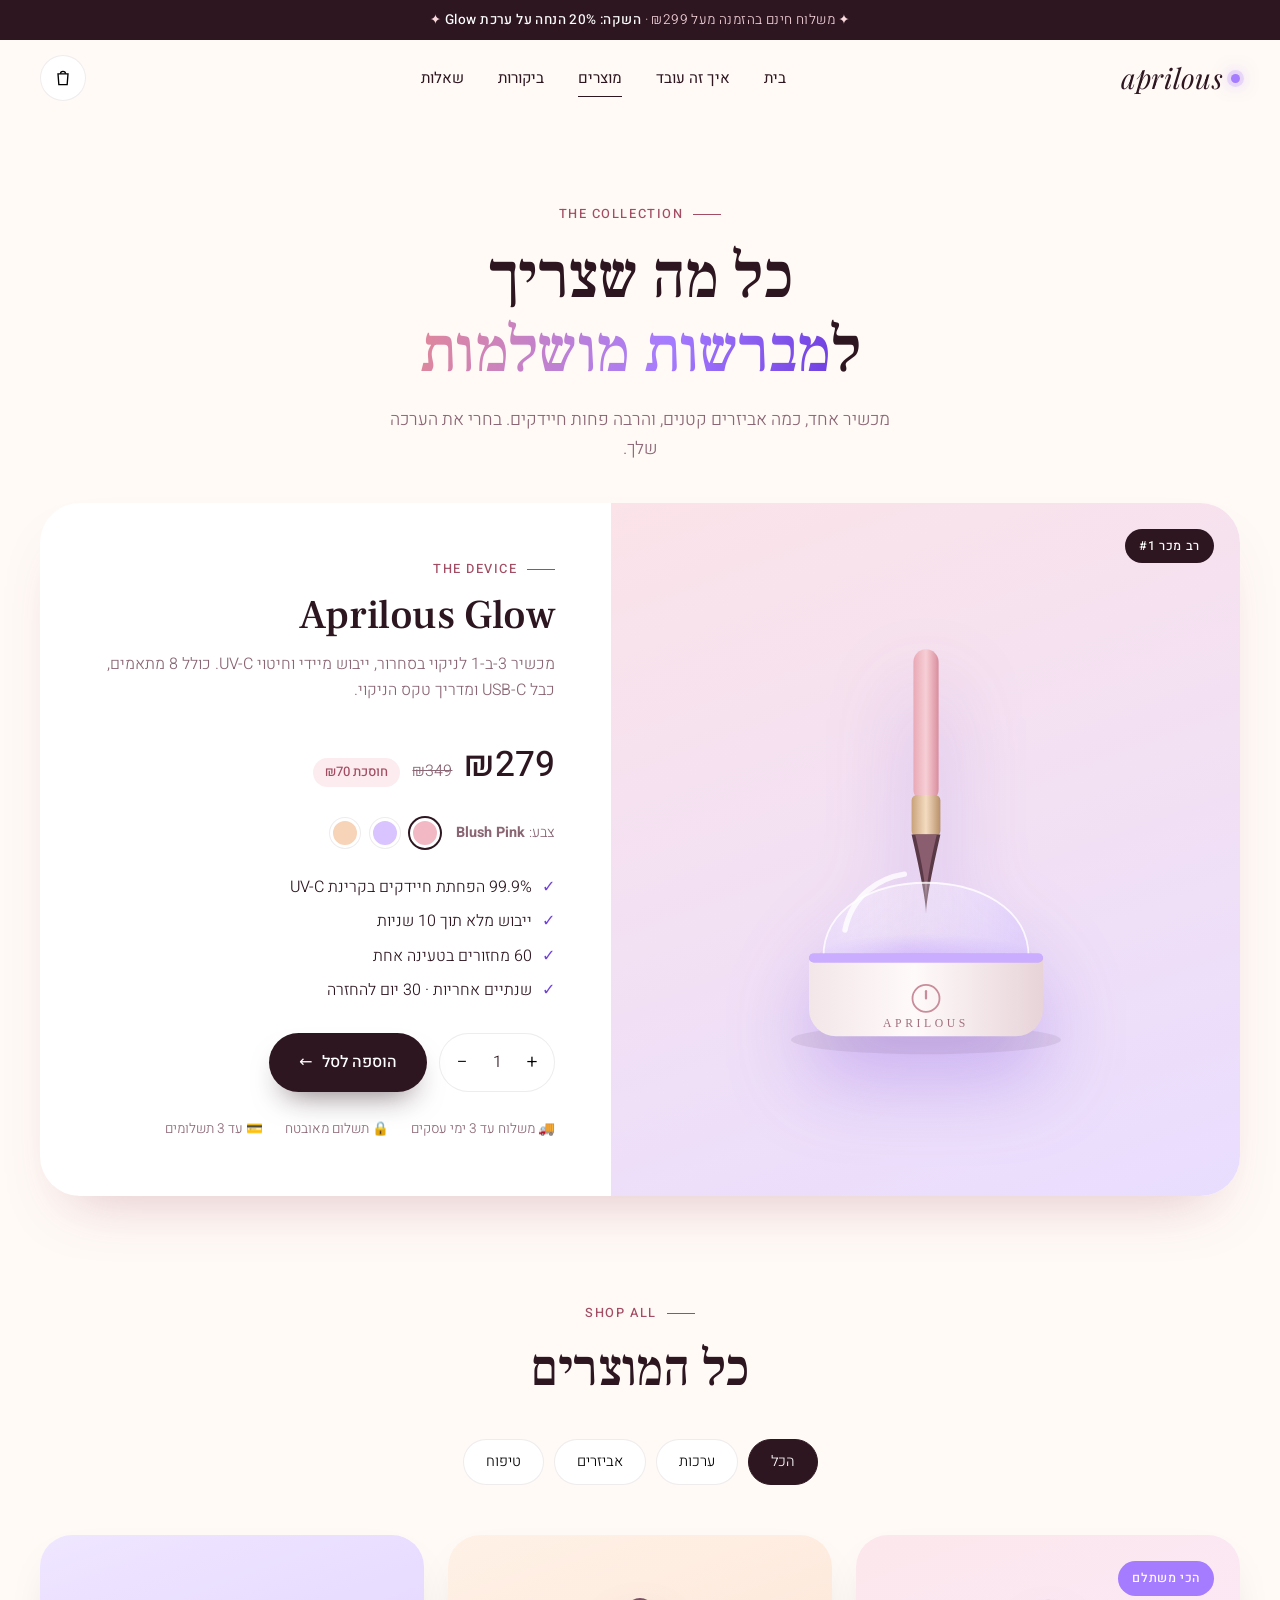
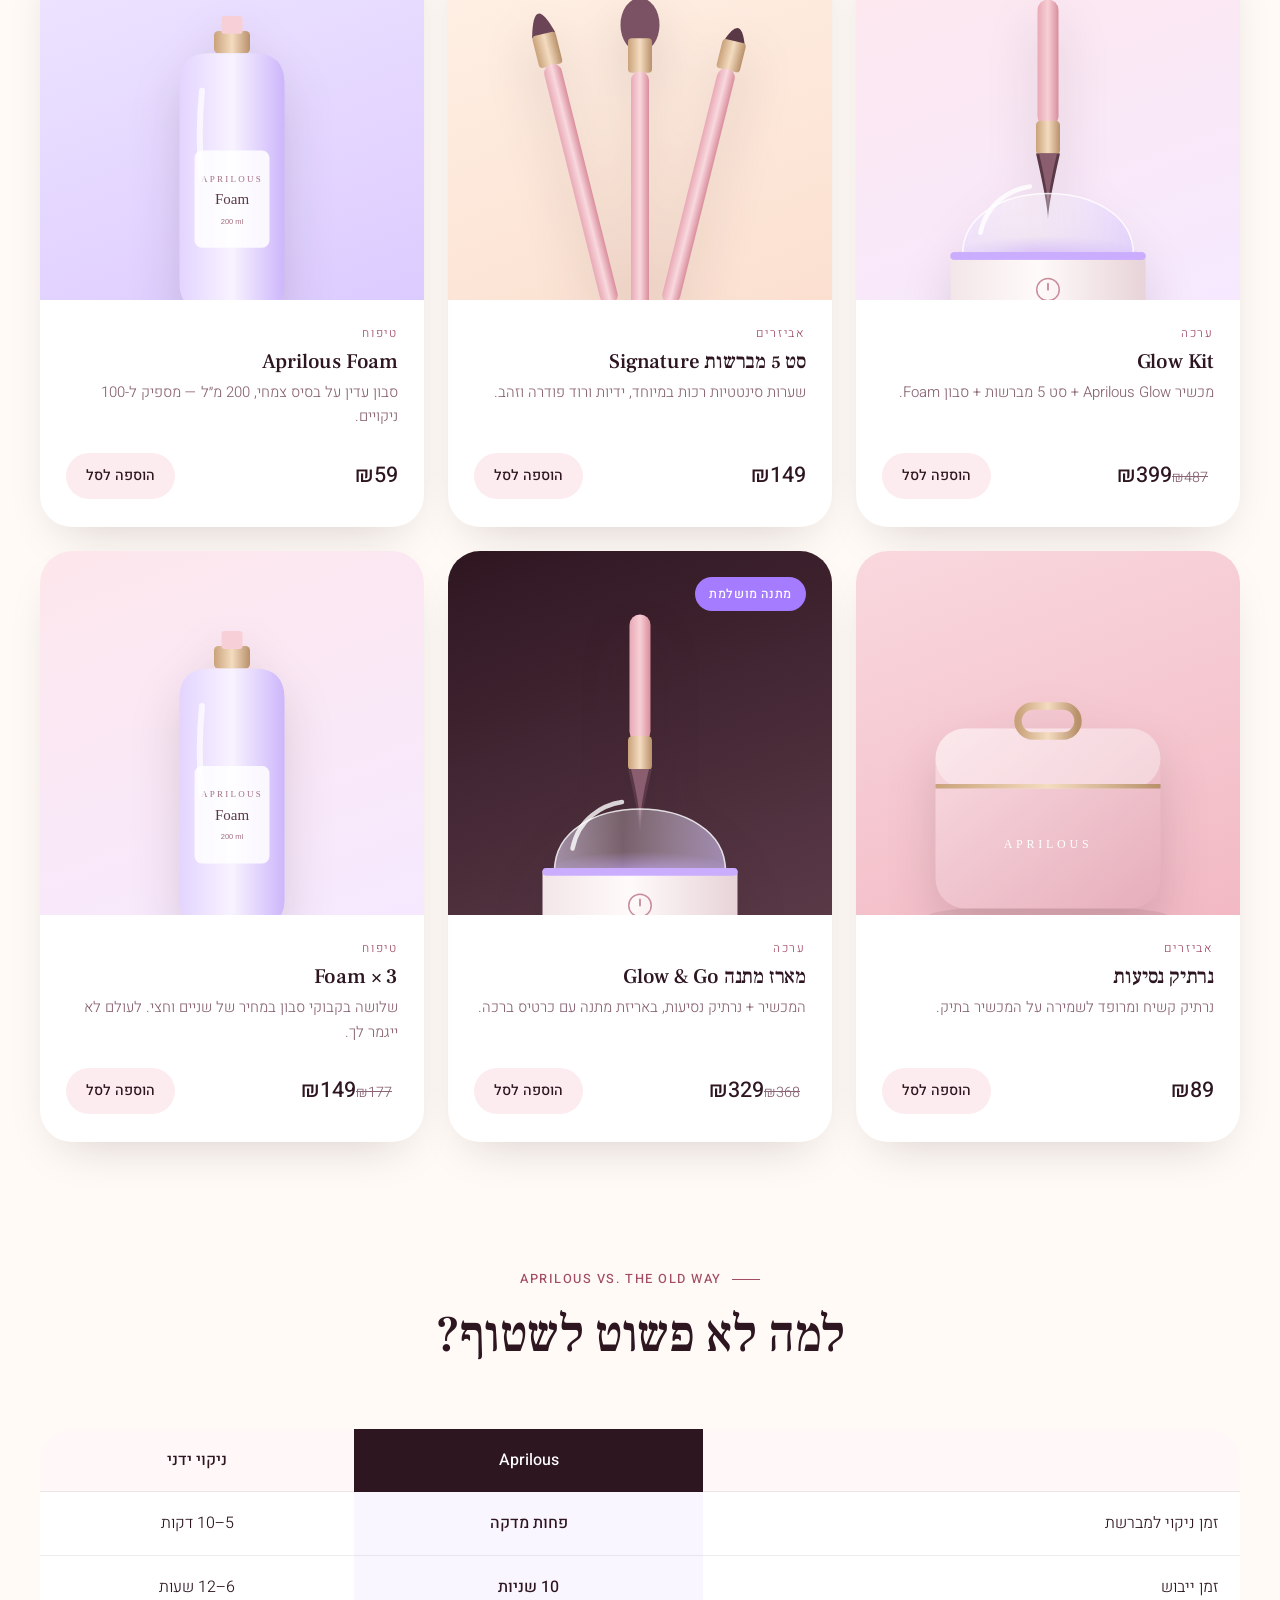
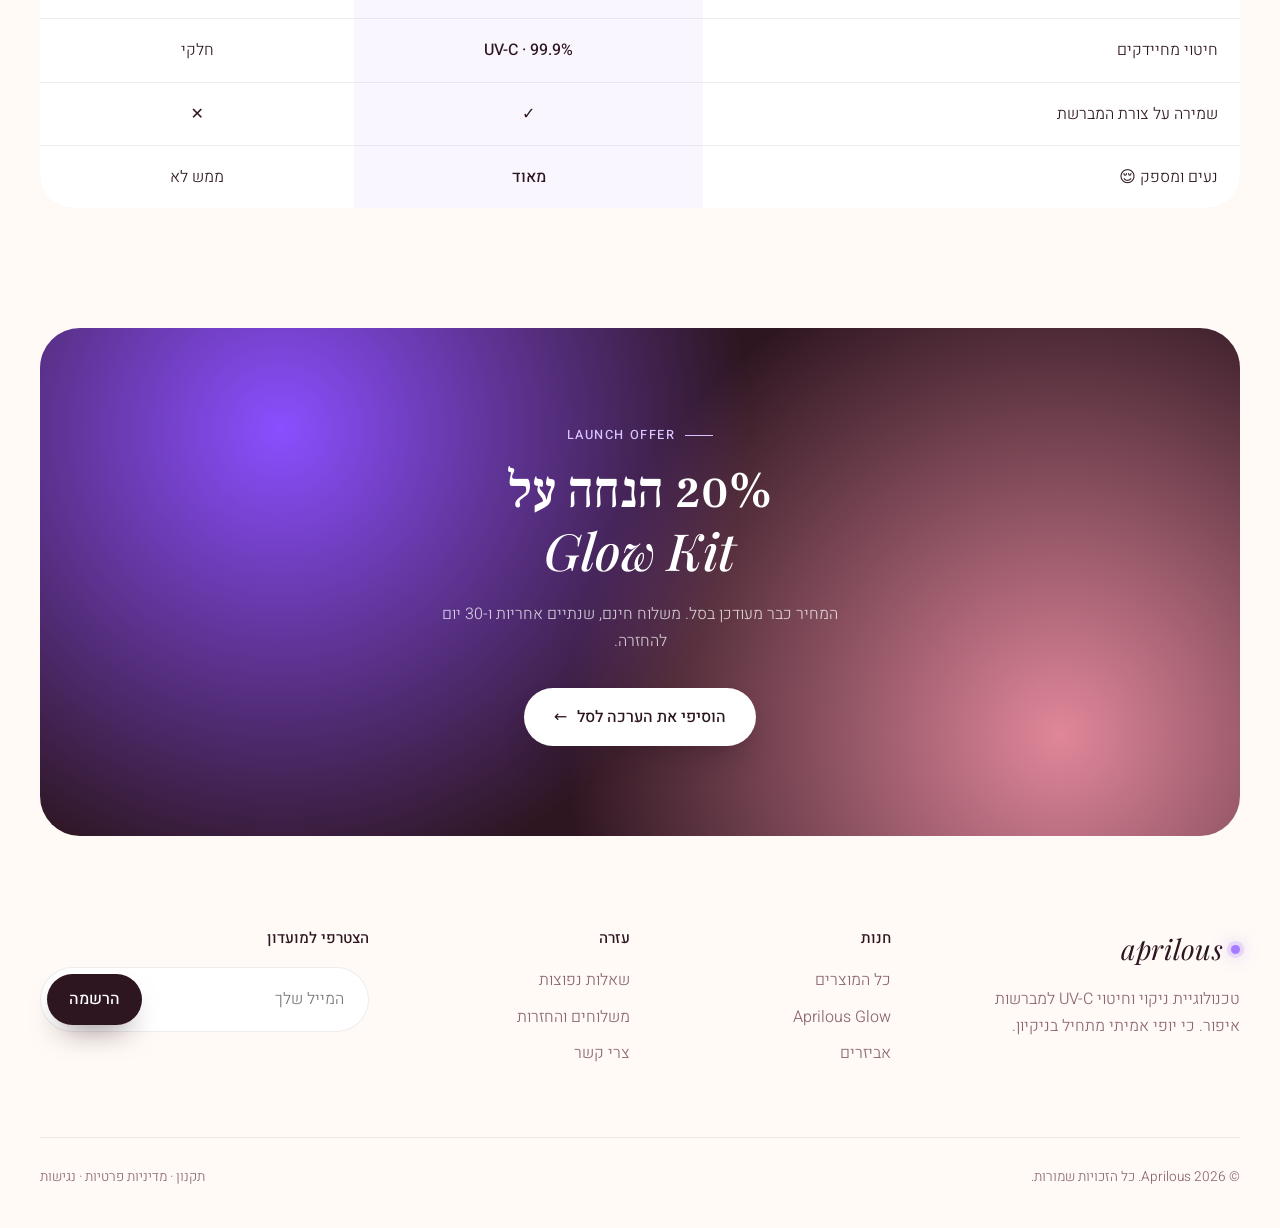
==== products.html @ 26a60d31 "Build Aprilous brand website: home page with animated brush film, products page with cart Co-Authore" ====
<!doctype html>
<html lang="he" dir="rtl">
<head>
  <meta charset="utf-8">
  <meta name="viewport" content="width=device-width, initial-scale=1">
  <title>מוצרים — Aprilous</title>
  <meta name="description" content="כל מוצרי Aprilous: מכשיר ניקוי וחיטוי UV-C למברשות איפור, ערכות, סטים של מברשות ואביזרים.">
  <meta name="theme-color" content="#fffaf6">
  <link rel="icon" href="data:image/svg+xml,<svg xmlns='http://www.w3.org/2000/svg' viewBox='0 0 32 32'><circle cx='16' cy='16' r='16' fill='%232e1621'/><text x='16' y='22' text-anchor='middle' font-family='Georgia' font-style='italic' font-size='18' fill='%23f9d8de'>a</text></svg>">
  <link rel="preconnect" href="https://fonts.googleapis.com">
  <link rel="preconnect" href="https://fonts.gstatic.com" crossorigin>
  <link href="https://fonts.googleapis.com/css2?family=Frank+Ruhl+Libre:wght@400;500;700&family=Heebo:wght@300;400;500;600&family=Playfair+Display:ital,wght@1,400;1,500&display=swap" rel="stylesheet">
  <link rel="stylesheet" href="assets/css/style.css">
</head>
<body>

  <div class="announce">✦ משלוח חינם בהזמנה מעל ₪299 · <strong>השקה: 20% הנחה על ערכת Glow</strong> ✦</div>

  <header class="nav">
    <div class="container nav-inner">
      <a href="index.html" class="logo" aria-label="Aprilous — דף הבית"><span class="logo-dot"></span>aprilous</a>
      <nav class="nav-links" aria-label="ניווט ראשי">
        <a href="index.html">בית</a>
        <a href="index.html#how">איך זה עובד</a>
        <a href="products.html" aria-current="page">מוצרים</a>
        <a href="index.html#reviews">ביקורות</a>
        <a href="index.html#faq">שאלות</a>
      </nav>
      <div class="nav-actions">
        <button class="icon-btn" data-open-cart aria-label="פתיחת סל הקניות">
          <svg width="20" height="20" viewBox="0 0 24 24" fill="none" stroke="currentColor" stroke-width="1.6"><path d="M6 7h12l-1 13H7L6 7Z"/><path d="M9 7a3 3 0 0 1 6 0"/></svg>
          <span class="cart-count">0</span>
        </button>
        <button class="icon-btn menu-toggle" aria-label="תפריט" aria-expanded="false">
          <svg width="20" height="20" viewBox="0 0 24 24" fill="none" stroke="currentColor" stroke-width="1.6"><path d="M4 8h16M4 16h16"/></svg>
        </button>
      </div>
    </div>
  </header>

  <main>
    <section class="page-hero">
      <div class="container">
        <span class="eyebrow reveal">The collection</span>
        <h1 class="reveal d1">כל מה שצריך<br>ל<span class="gradient-text">מברשות מושלמות</span></h1>
        <p class="reveal d2">מכשיר אחד, כמה אביזרים קטנים, והרבה פחות חיידקים. בחרי את הערכה שלך.</p>
      </div>
    </section>

    <!-- ================= FEATURED ================= -->
    <section class="container">
      <article class="featured reveal">
        <div class="featured-media">
          <span class="badge">רב מכר #1</span>
          <img id="featuredImg" src="assets/img/device.svg" alt="מכשיר Aprilous Glow" width="400" height="480">
        </div>
        <div class="featured-body">
          <span class="eyebrow">The device</span>
          <h2>Aprilous Glow</h2>
          <p>מכשיר 3-ב-1 לניקוי בסחרור, ייבוש מיידי וחיטוי UV-C. כולל 8 מתאמים, כבל USB-C ומדריך טקס הניקוי.</p>
          <div class="price">
            <span class="now">₪279</span>
            <span class="was">₪349</span>
            <span class="save">חוסכת ₪70</span>
          </div>
          <div class="swatches" data-target="#featuredImg" data-label="#swatchName">
            <span>צבע: <strong id="swatchName">Blush Pink</strong></span>
            <button class="swatch active" aria-pressed="true" aria-label="Blush Pink" data-name="Blush Pink" data-hue="0" style="background:#f2b9c4"></button>
            <button class="swatch" aria-pressed="false" aria-label="Lilac Dream" data-name="Lilac Dream" data-hue="40" style="background:#d9c4ff"></button>
            <button class="swatch" aria-pressed="false" aria-label="Peach Glow" data-name="Peach Glow" data-hue="-25" style="background:#f7d3b8"></button>
          </div>
          <ul class="check-list">
            <li>99.9% הפחתת חיידקים בקרינת UV-C</li>
            <li>ייבוש מלא תוך 10 שניות</li>
            <li>60 מחזורים בטעינה אחת</li>
            <li>שנתיים אחריות · 30 יום להחזרה</li>
          </ul>
          <div class="buy-row">
            <div class="qty" aria-label="כמות">
              <button type="button" data-step="1" aria-label="הוספה">+</button>
              <output id="featuredQty" value="1">1</output>
              <button type="button" data-step="-1" aria-label="הפחתה">−</button>
            </div>
            <button class="btn btn-primary" data-add data-id="glow" data-name="Aprilous Glow" data-price="279" data-img="assets/img/device.svg" data-qty-from="#featuredQty">הוספה לסל <span class="arrow">←</span></button>
          </div>
          <div class="trust"><span>🚚 משלוח עד 3 ימי עסקים</span><span>🔒 תשלום מאובטח</span><span>💳 עד 3 תשלומים</span></div>
        </div>
      </article>
    </section>

    <!-- ================= GRID ================= -->
    <section class="section" style="padding-top:40px">
      <div class="container">
        <div class="section-head reveal" style="margin-bottom:0">
          <span class="eyebrow">Shop all</span>
          <h2>כל המוצרים</h2>
        </div>
        <div class="filters reveal" role="group" aria-label="סינון מוצרים">
          <button class="active" data-filter="all">הכל</button>
          <button data-filter="kits">ערכות</button>
          <button data-filter="acc">אביזרים</button>
          <button data-filter="care">טיפוח</button>
        </div>

        <div class="product-grid">
          <article class="product reveal" data-cat="kits">
            <div class="product-media bg1"><span class="badge uv">הכי משתלם</span><img src="assets/img/device.svg" alt="ערכת Glow Kit" loading="lazy" width="400" height="480"></div>
            <div class="product-body">
              <span class="cat">ערכה</span>
              <h3>Glow Kit</h3>
              <p>מכשיר Aprilous Glow + סט 5 מברשות + סבון Foam.</p>
              <div class="product-foot">
                <span class="p">₪399<s>₪487</s></span>
                <button class="add-btn" data-add data-id="kit" data-name="Glow Kit" data-price="399" data-img="assets/img/device.svg">הוספה לסל</button>
              </div>
            </div>
          </article>

          <article class="product reveal d1" data-cat="acc">
            <div class="product-media bg3"><img src="assets/img/brushes.svg" alt="סט מברשות איפור" loading="lazy" width="400" height="480"></div>
            <div class="product-body">
              <span class="cat">אביזרים</span>
              <h3>סט 5 מברשות Signature</h3>
              <p>שערות סינטטיות רכות במיוחד, ידיות ורוד פודרה וזהב.</p>
              <div class="product-foot">
                <span class="p">₪149</span>
                <button class="add-btn" data-add data-id="brushes" data-name="סט 5 מברשות" data-price="149" data-img="assets/img/brushes.svg">הוספה לסל</button>
              </div>
            </div>
          </article>

          <article class="product reveal d2" data-cat="care">
            <div class="product-media bg2"><img src="assets/img/cleanser.svg" alt="סבון ניקוי למברשות" loading="lazy" width="400" height="480"></div>
            <div class="product-body">
              <span class="cat">טיפוח</span>
              <h3>Aprilous Foam</h3>
              <p>סבון עדין על בסיס צמחי, 200 מ״ל — מספיק ל-100 ניקויים.</p>
              <div class="product-foot">
                <span class="p">₪59</span>
                <button class="add-btn" data-add data-id="foam" data-name="Aprilous Foam" data-price="59" data-img="assets/img/cleanser.svg">הוספה לסל</button>
              </div>
            </div>
          </article>

          <article class="product reveal" data-cat="acc">
            <div class="product-media bg4"><img src="assets/img/case.svg" alt="נרתיק נסיעות" loading="lazy" width="400" height="480"></div>
            <div class="product-body">
              <span class="cat">אביזרים</span>
              <h3>נרתיק נסיעות</h3>
              <p>נרתיק קשיח ומרופד לשמירה על המכשיר בתיק.</p>
              <div class="product-foot">
                <span class="p">₪89</span>
                <button class="add-btn" data-add data-id="case" data-name="נרתיק נסיעות" data-price="89" data-img="assets/img/case.svg">הוספה לסל</button>
              </div>
            </div>
          </article>

          <article class="product reveal d1" data-cat="kits">
            <div class="product-media bg5"><span class="badge uv">מתנה מושלמת</span><img src="assets/img/device.svg" alt="מארז מתנה" loading="lazy" width="400" height="480"></div>
            <div class="product-body">
              <span class="cat">ערכה</span>
              <h3>מארז מתנה Glow & Go</h3>
              <p>המכשיר + נרתיק נסיעות, באריזת מתנה עם כרטיס ברכה.</p>
              <div class="product-foot">
                <span class="p">₪329<s>₪368</s></span>
                <button class="add-btn" data-add data-id="gift" data-name="מארז Glow & Go" data-price="329" data-img="assets/img/device.svg">הוספה לסל</button>
              </div>
            </div>
          </article>

          <article class="product reveal d2" data-cat="care">
            <div class="product-media bg1"><img src="assets/img/cleanser.svg" alt="שלישיית סבון" loading="lazy" width="400" height="480"></div>
            <div class="product-body">
              <span class="cat">טיפוח</span>
              <h3>Foam × 3</h3>
              <p>שלושה בקבוקי סבון במחיר של שניים וחצי. לעולם לא ייגמר לך.</p>
              <div class="product-foot">
                <span class="p">₪149<s>₪177</s></span>
                <button class="add-btn" data-add data-id="foam3" data-name="Foam × 3" data-price="149" data-img="assets/img/cleanser.svg">הוספה לסל</button>
              </div>
            </div>
          </article>
        </div>
      </div>
    </section>

    <!-- ================= COMPARE ================= -->
    <section class="section" style="padding-top:0">
      <div class="container">
        <div class="section-head reveal">
          <span class="eyebrow">Aprilous vs. the old way</span>
          <h2>למה לא פשוט לשטוף?</h2>
        </div>
        <div class="table-wrap reveal">
          <table class="compare">
            <thead>
              <tr><th></th><th class="hl">Aprilous</th><th>ניקוי ידני</th></tr>
            </thead>
            <tbody>
              <tr><td>זמן ניקוי למברשת</td><td class="hl">פחות מדקה</td><td>5–10 דקות</td></tr>
              <tr><td>זמן ייבוש</td><td class="hl">10 שניות</td><td>6–12 שעות</td></tr>
              <tr><td>חיטוי מחיידקים</td><td class="hl">99.9% · UV-C</td><td>חלקי</td></tr>
              <tr><td>שמירה על צורת המברשת</td><td class="hl">✓</td><td>✕</td></tr>
              <tr><td>נעים ומספק 😌</td><td class="hl">מאוד</td><td>ממש לא</td></tr>
            </tbody>
          </table>
        </div>
      </div>
    </section>

    <section class="container reveal">
      <div class="cta-band">
        <span class="eyebrow">Launch offer</span>
        <h2>20% הנחה על<br><span class="latin">Glow Kit</span></h2>
        <p>המחיר כבר מעודכן בסל. משלוח חינם, שנתיים אחריות ו-30 יום להחזרה.</p>
        <button class="btn btn-primary" data-add data-id="kit" data-name="Glow Kit" data-price="399" data-img="assets/img/device.svg">הוסיפי את הערכה לסל <span class="arrow">←</span></button>
      </div>
    </section>
  </main>

  <footer class="footer">
    <div class="container">
      <div class="footer-grid">
        <div>
          <a href="index.html" class="logo"><span class="logo-dot"></span>aprilous</a>
          <p class="about">טכנולוגיית ניקוי וחיטוי UV-C למברשות איפור. כי יופי אמיתי מתחיל בניקיון.</p>
        </div>
        <div>
          <h4>חנות</h4>
          <ul><li><a href="products.html">כל המוצרים</a></li><li><a href="products.html">Aprilous Glow</a></li><li><a href="products.html">אביזרים</a></li></ul>
        </div>
        <div>
          <h4>עזרה</h4>
          <ul><li><a href="index.html#faq">שאלות נפוצות</a></li><li><a href="#">משלוחים והחזרות</a></li><li><a href="#">צרי קשר</a></li></ul>
        </div>
        <div>
          <h4>הצטרפי למועדון</h4>
          <form class="newsletter">
            <input type="email" required placeholder="המייל שלך" aria-label="כתובת מייל">
            <button class="btn btn-primary" type="submit">הרשמה</button>
          </form>
        </div>
      </div>
      <div class="footer-bottom">
        <span>© 2026 Aprilous. כל הזכויות שמורות.</span>
        <span>תקנון · מדיניות פרטיות · נגישות</span>
      </div>
    </div>
  </footer>

  <script src="assets/js/main.js" defer></script>
</body>
</html>
---- assets/css/style.css ----
/* ==========================================================
   APRILOUS — design tokens
   ========================================================== */
:root {
  --blush-50: #fff7f8;
  --blush-100: #fdecef;
  --blush-200: #f9d8de;
  --blush-300: #f2b9c4;
  --blush-500: #e0879a;
  --rose-700: #a24d63;
  --plum-900: #2e1621;
  --plum-700: #5a3947;
  --plum-500: #8a6574;
  --uv-300: #d9c4ff;
  --uv-500: #a57bff;
  --uv-700: #6f3fe0;
  --gold: #d6b08a;
  --cream: #fffaf6;

  --bg: var(--cream);
  --ink: var(--plum-900);
  --ink-soft: var(--plum-500);
  --card: #ffffff;
  --line: rgba(46, 22, 33, 0.08);

  --radius-lg: 32px;
  --radius-md: 20px;
  --radius-sm: 12px;
  --shadow-soft: 0 30px 60px -30px rgba(162, 77, 99, 0.35);
  --shadow-card: 0 20px 50px -25px rgba(46, 22, 33, 0.25);
  --ease: cubic-bezier(.2, .8, .2, 1);

  --font-body: "Heebo", system-ui, sans-serif;
  --font-display: "Frank Ruhl Libre", "Heebo", serif;
  --font-latin: "Playfair Display", Georgia, serif;
}

*,
*::before,
*::after { box-sizing: border-box; }

html { scroll-behavior: smooth; -webkit-text-size-adjust: 100%; }

body {
  margin: 0;
  font-family: var(--font-body);
  font-weight: 300;
  color: var(--ink);
  background: var(--bg);
  line-height: 1.65;
  overflow-x: hidden;
  -webkit-font-smoothing: antialiased;
}

img, svg, canvas { display: block; max-width: 100%; }
a { color: inherit; text-decoration: none; }
button { font: inherit; cursor: pointer; }

.container { width: min(1200px, 100% - 32px); margin-inline: auto; }

.eyebrow {
  display: inline-flex;
  align-items: center;
  gap: 10px;
  font-size: .8rem;
  font-weight: 500;
  letter-spacing: .12em;
  text-transform: uppercase;
  color: var(--rose-700);
}
.eyebrow::before {
  content: "";
  width: 28px;
  height: 1px;
  background: currentColor;
}

h1, h2, h3 {
  font-family: var(--font-display);
  font-weight: 500;
  line-height: 1.15;
  margin: 0;
  letter-spacing: -.01em;
}
h1 { font-size: clamp(2.6rem, 6vw, 5rem); }
h2 { font-size: clamp(2rem, 4vw, 3.2rem); }
h3 { font-size: 1.35rem; }
.latin { font-family: var(--font-latin); font-style: italic; }
.gradient-text {
  background: linear-gradient(100deg, var(--blush-500), var(--uv-500) 60%, var(--uv-700));
  -webkit-background-clip: text;
  background-clip: text;
  color: transparent;
}
.lead { font-size: clamp(1.05rem, 1.6vw, 1.2rem); color: var(--ink-soft); max-width: 36ch; }

/* ---------- buttons ---------- */
.btn {
  display: inline-flex;
  align-items: center;
  justify-content: center;
  gap: 10px;
  padding: 16px 30px;
  border-radius: 999px;
  border: 0;
  font-weight: 500;
  font-size: 1rem;
  transition: transform .4s var(--ease), box-shadow .4s var(--ease), background .3s;
  white-space: nowrap;
}
.btn-primary {
  background: var(--plum-900);
  color: #fff;
  box-shadow: 0 16px 30px -14px rgba(46, 22, 33, .6);
}
.btn-primary:hover { transform: translateY(-3px); box-shadow: 0 22px 40px -16px rgba(111, 63, 224, .6); background: #3d1d2c; }
.btn-ghost {
  background: rgba(255, 255, 255, .6);
  color: var(--ink);
  border: 1px solid var(--line);
  backdrop-filter: blur(10px);
}
.btn-ghost:hover { background: #fff; transform: translateY(-3px); }
.btn .arrow { transition: transform .4s var(--ease); }
.btn:hover .arrow { transform: translateX(-5px); }

/* ---------- announcement + nav ---------- */
.announce {
  background: var(--plum-900);
  color: var(--blush-200);
  font-size: .85rem;
  text-align: center;
  padding: 9px 16px;
  letter-spacing: .03em;
}
.announce strong { color: #fff; font-weight: 500; }

.nav {
  position: sticky;
  top: 0;
  z-index: 50;
  background: rgba(255, 250, 246, .72);
  backdrop-filter: saturate(160%) blur(16px);
  border-bottom: 1px solid transparent;
  transition: border-color .3s, background .3s;
}
.nav.scrolled { border-color: var(--line); background: rgba(255, 250, 246, .9); }
.nav-inner {
  display: flex;
  align-items: center;
  justify-content: space-between;
  height: 76px;
  gap: 16px;
}
.logo {
  font-family: var(--font-latin);
  font-size: 1.75rem;
  font-style: italic;
  letter-spacing: .01em;
  display: inline-flex;
  align-items: center;
  gap: 8px;
}
.logo-dot {
  width: 9px; height: 9px; border-radius: 50%;
  background: var(--uv-500);
  box-shadow: 0 0 0 4px rgba(165, 123, 255, .2), 0 0 18px var(--uv-500);
}
.nav-links { display: flex; gap: 34px; font-size: .95rem; font-weight: 400; }
.nav-links a { position: relative; padding: 4px 0; }
.nav-links a::after {
  content: ""; position: absolute; inset-inline: 0; bottom: -2px; height: 1px;
  background: var(--ink); transform: scaleX(0); transition: transform .4s var(--ease);
}
.nav-links a:hover::after, .nav-links a[aria-current="page"]::after { transform: scaleX(1); }
.nav-actions { display: flex; align-items: center; gap: 10px; }
.icon-btn {
  position: relative;
  width: 46px; height: 46px; border-radius: 50%;
  display: grid; place-items: center;
  background: #fff; border: 1px solid var(--line);
  transition: transform .3s var(--ease);
}
.icon-btn:hover { transform: scale(1.06); }
.cart-count {
  position: absolute; top: -4px; left: -4px;
  min-width: 20px; height: 20px; padding: 0 5px;
  border-radius: 999px;
  background: var(--uv-500); color: #fff;
  font-size: .72rem; font-weight: 500;
  display: grid; place-items: center;
  transform: scale(0); transition: transform .4s var(--ease);
}
.cart-count.show { transform: scale(1); }
.cart-count.bump { animation: bump .5s var(--ease); }
@keyframes bump { 50% { transform: scale(1.5); } }
.menu-toggle { display: none; }

/* ==========================================================
   HERO
   ========================================================== */
.hero {
  position: relative;
  padding: 56px 0 90px;
  overflow: hidden;
}
.hero::before {
  content: "";
  position: absolute;
  inset: -20% -10% auto auto;
  width: 70vw; height: 70vw;
  background: radial-gradient(circle, rgba(242, 185, 196, .55), transparent 60%);
  z-index: -1;
}
.hero::after {
  content: "";
  position: absolute;
  inset: auto auto -30% -15%;
  width: 60vw; height: 60vw;
  background: radial-gradient(circle, rgba(217, 196, 255, .6), transparent 60%);
  z-index: -1;
}
.hero-grid {
  display: grid;
  grid-template-columns: 1fr 1.1fr;
  gap: 56px;
  align-items: center;
}
.hero h1 { margin: 20px 0 24px; }
.hero-cta { display: flex; gap: 12px; flex-wrap: wrap; margin-top: 36px; }
.hero-proof {
  display: flex; align-items: center; gap: 16px;
  margin-top: 42px; font-size: .9rem; color: var(--ink-soft);
}
.avatars { display: flex; }
.avatars span {
  width: 38px; height: 38px; border-radius: 50%;
  border: 3px solid var(--cream);
  margin-inline-start: -12px;
  display: grid; place-items: center;
  font-size: .8rem; font-weight: 500; color: #fff;
}
.avatars span:first-child { margin-inline-start: 0; }
.stars { color: #e8a54a; letter-spacing: 2px; }

/* ---------- the "video" player ---------- */
.player {
  position: relative;
  border-radius: var(--radius-lg);
  overflow: hidden;
  aspect-ratio: 4 / 4.4;
  background: linear-gradient(160deg, #fff5f7 0%, #f6e9ff 100%);
  box-shadow: var(--shadow-soft), inset 0 0 0 1px rgba(255, 255, 255, .8);
  isolation: isolate;
}
.player canvas { width: 100%; height: 100%; }
.player-top {
  position: absolute; top: 18px; inset-inline: 18px;
  display: flex; justify-content: space-between; align-items: center;
  pointer-events: none;
}
.chip {
  display: inline-flex; align-items: center; gap: 8px;
  padding: 7px 14px;
  border-radius: 999px;
  background: rgba(255, 255, 255, .75);
  backdrop-filter: blur(10px);
  font-size: .78rem; font-weight: 500;
  color: var(--plum-700);
}
.chip .rec { width: 7px; height: 7px; border-radius: 50%; background: #ff5a7a; animation: blink 1.4s infinite; }
@keyframes blink { 50% { opacity: .2; } }
.player-caption {
  position: absolute; bottom: 64px; inset-inline: 24px;
  text-align: center; pointer-events: none;
}
.player-caption .step-no { font-size: .75rem; letter-spacing: .2em; color: var(--rose-700); font-weight: 500; }
.player-caption .step-title {
  font-family: var(--font-display); font-size: clamp(1.4rem, 2.6vw, 2rem);
  margin-top: 4px; text-shadow: 0 1px 12px rgba(255, 255, 255, .9); transition: opacity .5s, transform .5s var(--ease);
}
.player-caption.swap .step-title { opacity: 0; transform: translateY(10px); }
.player-bar {
  position: absolute; bottom: 18px; inset-inline: 18px;
  display: flex; align-items: center; gap: 12px;
}
.play-btn {
  width: 34px; height: 34px; flex: none; border-radius: 50%;
  border: 0; background: var(--plum-900); color: #fff;
  display: grid; place-items: center;
}
.segments { flex: 1; display: flex; gap: 6px; }
.segments button {
  flex: 1; height: 4px; padding: 0; border: 0; border-radius: 4px;
  background: rgba(46, 22, 33, .12); overflow: hidden; position: relative;
}
.segments button i {
  position: absolute; inset: 0; width: 0;
  background: linear-gradient(90deg, var(--blush-500), var(--uv-500));
  border-radius: inherit;
}
.float-card {
  position: absolute;
  background: rgba(255, 255, 255, .85);
  backdrop-filter: blur(14px);
  border-radius: var(--radius-md);
  padding: 14px 18px;
  box-shadow: var(--shadow-card);
  font-size: .85rem;
  display: flex; align-items: center; gap: 12px;
  animation: floaty 6s ease-in-out infinite;
  z-index: 2;
}
.float-card b { display: block; font-size: 1.15rem; font-weight: 600; font-family: var(--font-body); }
.float-card .ico {
  width: 40px; height: 40px; border-radius: 12px; display: grid; place-items: center;
  background: linear-gradient(135deg, var(--uv-300), var(--uv-500)); color: #fff;
}
.float-card.a { top: 16%; inset-inline-end: -26px; }
.float-card.b { bottom: 20%; inset-inline-start: -30px; animation-delay: -3s; }
.float-card.b .ico { background: linear-gradient(135deg, var(--blush-300), var(--blush-500)); }
.hero-visual { position: relative; }
@keyframes floaty { 50% { transform: translateY(-12px); } }

/* ---------- marquee ---------- */
.marquee {
  background: var(--plum-900);
  color: var(--blush-100);
  padding: 22px 0;
  overflow: hidden;
  transform: rotate(-1.2deg);
  margin: 0 -2vw;
}
.marquee-track {
  display: flex; gap: 48px; width: max-content;
  animation: marquee 32s linear infinite;
  font-family: var(--font-display);
  font-size: 1.4rem;
}
.marquee-track span { display: inline-flex; align-items: center; gap: 48px; white-space: nowrap; }
.marquee-track span::after { content: "✦"; color: var(--uv-300); font-size: 1rem; }
@keyframes marquee { to { transform: translateX(50%); } }

/* ==========================================================
   SECTIONS
   ========================================================== */
section { position: relative; }
.section { padding: 120px 0; }
.section-head { text-align: center; max-width: 720px; margin: 0 auto 64px; }
.section-head h2 { margin: 16px 0 18px; }
.section-head p { color: var(--ink-soft); font-size: 1.1rem; margin: 0; }

/* how it works */
.steps { display: grid; grid-template-columns: repeat(3, 1fr); gap: 24px; counter-reset: step; }
.step {
  position: relative;
  background: var(--card);
  border-radius: var(--radius-lg);
  padding: 36px 32px 40px;
  box-shadow: var(--shadow-card);
  overflow: hidden;
  transition: transform .5s var(--ease);
}
.step:hover { transform: translateY(-8px); }
.step-visual {
  height: 170px; border-radius: var(--radius-md); margin-bottom: 28px;
  display: grid; place-items: center; position: relative; overflow: hidden;
}
.step:nth-child(1) .step-visual { background: linear-gradient(140deg, #fde7ec, #fff4f6); }
.step:nth-child(2) .step-visual { background: linear-gradient(140deg, #fff1e6, #fff8f2); }
.step:nth-child(3) .step-visual { background: linear-gradient(140deg, #efe6ff, #f8f3ff); }
.step .num {
  font-family: var(--font-latin); font-style: italic; font-size: 1rem; color: var(--rose-700);
}
.step h3 { margin: 6px 0 10px; }
.step p { margin: 0; color: var(--ink-soft); }

/* mini spinning brush icons in steps */
.spin-brush { width: 70px; height: 70px; animation: spin 1.2s linear infinite; }
.spin-brush.slow { animation-duration: 4s; }
@keyframes spin { to { transform: rotate(360deg); } }
.bubbles i {
  position: absolute; bottom: -10px; width: 12px; height: 12px; border-radius: 50%;
  background: radial-gradient(circle at 30% 30%, #fff, rgba(242, 185, 196, .5));
  border: 1px solid rgba(224, 135, 154, .4);
  animation: rise 3s ease-in infinite;
}
.bubbles i:nth-child(1) { inset-inline-start: 20%; animation-delay: 0s; }
.bubbles i:nth-child(2) { inset-inline-start: 40%; width: 8px; height: 8px; animation-delay: .8s; }
.bubbles i:nth-child(3) { inset-inline-start: 65%; animation-delay: 1.6s; }
.bubbles i:nth-child(4) { inset-inline-start: 80%; width: 7px; height: 7px; animation-delay: 2.2s; }
@keyframes rise { to { transform: translateY(-190px) scale(1.4); opacity: 0; } }
.drops i {
  position: absolute; top: 50%; left: 50%; width: 6px; height: 10px; border-radius: 50% 50% 50% 50% / 60% 60% 40% 40%;
  background: #f5b98f; opacity: 0; animation: fling 1.4s ease-out infinite;
}
.drops i:nth-child(1) { --a: 0deg; }
.drops i:nth-child(2) { --a: 72deg; animation-delay: .3s; }
.drops i:nth-child(3) { --a: 144deg; animation-delay: .6s; }
.drops i:nth-child(4) { --a: 216deg; animation-delay: .9s; }
.drops i:nth-child(5) { --a: 288deg; animation-delay: 1.1s; }
@keyframes fling {
  0% { opacity: 1; transform: rotate(var(--a)) translateY(0); }
  100% { opacity: 0; transform: rotate(var(--a)) translateY(-80px); }
}
.uv-glow {
  position: absolute; width: 120px; height: 120px; border-radius: 50%;
  background: radial-gradient(circle, rgba(165, 123, 255, .6), transparent 70%);
  animation: pulse 2.4s ease-in-out infinite;
}
@keyframes pulse { 50% { transform: scale(1.35); opacity: .6; } }

/* split feature */
.split {
  display: grid; grid-template-columns: 1fr 1fr; gap: 80px; align-items: center;
}
.split-media {
  position: relative;
  border-radius: var(--radius-lg);
  background: linear-gradient(160deg, #fbe3e8, #efe3ff);
  aspect-ratio: 1 / 1.05;
  display: grid; place-items: center;
  overflow: hidden;
}
.split-media img { width: 72%; filter: drop-shadow(0 40px 40px rgba(111, 63, 224, .25)); animation: floaty 7s ease-in-out infinite; }
.split-media .ring {
  position: absolute; width: 78%; aspect-ratio: 1; border-radius: 50%;
  border: 1px dashed rgba(111, 63, 224, .3);
  animation: spin 40s linear infinite;
}
.split-media .ring::before {
  content: ""; position: absolute; top: -6px; left: 50%; width: 12px; height: 12px; border-radius: 50%;
  background: var(--uv-500); box-shadow: 0 0 16px var(--uv-500);
}
.feature-list { list-style: none; padding: 0; margin: 36px 0 0; display: grid; gap: 22px; }
.feature-list li { display: flex; gap: 18px; align-items: flex-start; }
.feature-list .ico {
  flex: none; width: 50px; height: 50px; border-radius: 16px;
  display: grid; place-items: center; background: #fff; box-shadow: var(--shadow-card);
  font-size: 1.3rem;
}
.feature-list h3 { font-size: 1.15rem; font-family: var(--font-body); font-weight: 500; }
.feature-list p { margin: 4px 0 0; color: var(--ink-soft); }

/* stats */
.stats {
  display: grid; grid-template-columns: repeat(4, 1fr);
  background: #fff; border-radius: var(--radius-lg); box-shadow: var(--shadow-card);
  padding: 44px 24px;
}
.stat { text-align: center; padding: 0 12px; border-inline-start: 1px solid var(--line); }
.stat:first-child { border: 0; }
.stat b {
  display: block; font-family: var(--font-display); font-weight: 500;
  font-size: clamp(2.2rem, 4vw, 3.2rem); line-height: 1.1;
}
.stat span { color: var(--ink-soft); font-size: .92rem; }

/* gallery */
.gallery {
  display: grid;
  grid-template-columns: 1.3fr 1fr 1fr;
  grid-template-rows: 280px 280px;
  gap: 18px;
}
.tile {
  position: relative; border-radius: var(--radius-lg); overflow: hidden;
  display: flex; align-items: flex-end; padding: 26px;
  color: var(--plum-900);
  transition: transform .6s var(--ease);
}
.tile:hover { transform: scale(.985); }
.tile img {
  position: absolute; inset: 0; margin: auto; height: 82%; width: auto;
  transition: transform 1s var(--ease);
  filter: drop-shadow(0 30px 30px rgba(46, 22, 33, .18));
}
.tile:hover img { transform: scale(1.07) rotate(-2deg); }
.tile .label { position: relative; z-index: 1; }
.tile .label small { display: block; font-size: .78rem; letter-spacing: .15em; text-transform: uppercase; color: var(--rose-700); }
.tile .label strong { font-family: var(--font-display); font-weight: 500; font-size: 1.5rem; }
.tile.big { grid-row: span 2; background: linear-gradient(170deg, #f9d8de 0%, #e9ddff 100%); }
.tile.big img { height: 70%; }
.tile.t2 { background: linear-gradient(170deg, #fff1e6, #fbe0d0); }
.tile.t3 { background: linear-gradient(170deg, #efe6ff, #dccbff); }
.tile.t4 { grid-column: span 2; background: linear-gradient(110deg, #2e1621 0%, #5a3947 100%); color: #fff; }
.tile.t4 .label small { color: var(--uv-300); }
.tile.t4 img { inset-inline-start: auto; inset-inline-end: 6%; margin: auto 0; }
.tile.t4 .uv-glow { inset-inline-end: 8%; top: 50%; translate: 0 -50%; width: 260px; height: 260px; }

/* testimonials */
.reviews { display: grid; grid-template-columns: repeat(3, 1fr); gap: 22px; }
.review {
  background: #fff; border-radius: var(--radius-lg); padding: 32px;
  box-shadow: var(--shadow-card); display: flex; flex-direction: column; gap: 18px;
}
.review p { margin: 0; font-size: 1.05rem; }
.review footer { display: flex; align-items: center; gap: 12px; margin-top: auto; font-size: .9rem; }
.review footer .av {
  width: 42px; height: 42px; border-radius: 50%; display: grid; place-items: center;
  color: #fff; font-weight: 500;
}
.review footer small { display: block; color: var(--ink-soft); }

/* faq */
.faq { max-width: 820px; margin: 0 auto; }
.faq details {
  border-bottom: 1px solid var(--line);
  padding: 22px 4px;
}
.faq summary {
  list-style: none; cursor: pointer;
  display: flex; justify-content: space-between; align-items: center; gap: 16px;
  font-size: 1.15rem; font-weight: 400;
}
.faq summary::-webkit-details-marker { display: none; }
.faq summary::after {
  content: "+"; font-size: 1.6rem; font-weight: 200; transition: transform .4s var(--ease);
}
.faq details[open] summary::after { transform: rotate(45deg); }
.faq details p { margin: 12px 0 0; color: var(--ink-soft); max-width: 65ch; }

/* cta band */
.cta-band {
  position: relative; overflow: hidden;
  border-radius: 40px;
  padding: 90px 40px;
  text-align: center; color: #fff;
  background: radial-gradient(circle at 20% 20%, #8a4fff 0%, transparent 45%),
              radial-gradient(circle at 85% 80%, #e0879a 0%, transparent 45%),
              var(--plum-900);
}
.cta-band h2 { margin: 16px 0; }
.cta-band p { color: rgba(255, 255, 255, .75); max-width: 50ch; margin: 0 auto 34px; }
.cta-band .eyebrow { color: var(--uv-300); }
.cta-band .btn-primary { background: #fff; color: var(--plum-900); }

/* footer */
.footer { padding: 90px 0 40px; }
.footer-grid { display: grid; grid-template-columns: 1.4fr 1fr 1fr 1.4fr; gap: 40px; }
.footer h4 { font-weight: 500; font-size: .95rem; margin: 0 0 16px; }
.footer ul { list-style: none; padding: 0; margin: 0; display: grid; gap: 10px; color: var(--ink-soft); }
.footer ul a:hover { color: var(--ink); }
.footer .about { color: var(--ink-soft); max-width: 32ch; margin-top: 14px; }
.newsletter { display: flex; background: #fff; border-radius: 999px; padding: 6px; border: 1px solid var(--line); }
.newsletter input {
  flex: 1; min-width: 0; border: 0; background: transparent; padding: 0 18px; font: inherit; outline: none;
}
.newsletter .btn { padding: 12px 22px; }
.footer-bottom {
  display: flex; justify-content: space-between; flex-wrap: wrap; gap: 12px;
  margin-top: 70px; padding-top: 28px; border-top: 1px solid var(--line);
  color: var(--ink-soft); font-size: .85rem;
}
.socials { display: flex; gap: 10px; margin-top: 22px; }
.socials a {
  width: 40px; height: 40px; border-radius: 50%; border: 1px solid var(--line);
  display: grid; place-items: center; transition: background .3s, color .3s;
}
.socials a:hover { background: var(--plum-900); color: #fff; }

/* ==========================================================
   PRODUCTS PAGE
   ========================================================== */
.page-hero { padding: 80px 0 40px; text-align: center; }
.page-hero h1 { font-size: clamp(2.4rem, 5vw, 4rem); margin: 16px 0; }
.page-hero p { color: var(--ink-soft); max-width: 52ch; margin: 0 auto; font-size: 1.1rem; }

.filters { display: flex; justify-content: center; gap: 10px; flex-wrap: wrap; margin: 40px 0 50px; }
.filters button {
  border: 1px solid var(--line); background: #fff; border-radius: 999px;
  padding: 10px 22px; font-size: .92rem; transition: all .3s var(--ease);
}
.filters button.active, .filters button:hover { background: var(--plum-900); color: #fff; border-color: var(--plum-900); }

.featured {
  display: grid; grid-template-columns: 1.1fr 1fr; gap: 0;
  background: #fff; border-radius: 40px; overflow: hidden; box-shadow: var(--shadow-soft);
  margin-bottom: 60px;
}
.featured-media {
  position: relative; background: linear-gradient(160deg, #fbe3e8, #e9ddff);
  display: grid; place-items: center; padding: 50px; min-height: 520px;
}
.featured-media img { width: min(360px, 80%); filter: drop-shadow(0 40px 40px rgba(111, 63, 224, .3)); animation: floaty 7s ease-in-out infinite; }
.badge {
  position: absolute; top: 26px; inset-inline-start: 26px;
  background: var(--plum-900); color: #fff; font-size: .78rem; font-weight: 500;
  padding: 7px 14px; border-radius: 999px; letter-spacing: .05em;
}
.badge.uv { background: var(--uv-500); }
.featured-body { padding: 56px; display: flex; flex-direction: column; justify-content: center; }
.featured-body h2 { font-size: clamp(2rem, 3.2vw, 2.8rem); margin: 12px 0; }
.featured-body > p { color: var(--ink-soft); margin: 0 0 22px; }
.price { display: flex; align-items: baseline; gap: 12px; margin: 10px 0 24px; }
.price .now { font-size: 2.2rem; font-weight: 500; }
.price .was { color: var(--ink-soft); text-decoration: line-through; }
.price .save {
  background: var(--blush-100); color: var(--rose-700);
  padding: 4px 12px; border-radius: 999px; font-size: .82rem; font-weight: 500;
}
.swatches { display: flex; gap: 10px; margin-bottom: 26px; align-items: center; }
.swatches span { font-size: .9rem; color: var(--ink-soft); margin-inline-end: 6px; }
.swatch {
  width: 30px; height: 30px; border-radius: 50%; border: 3px solid #fff;
  box-shadow: 0 0 0 1px var(--line); transition: box-shadow .3s;
}
.swatch.active { box-shadow: 0 0 0 2px var(--plum-900); }
.check-list { list-style: none; padding: 0; margin: 0 0 30px; display: grid; gap: 8px; }
.check-list li::before { content: "✓"; color: var(--uv-700); font-weight: 600; margin-inline-end: 10px; }
.buy-row { display: flex; gap: 12px; flex-wrap: wrap; }
.qty {
  display: inline-flex; align-items: center; border: 1px solid var(--line); border-radius: 999px; background: #fff;
}
.qty button { width: 44px; height: 52px; border: 0; background: none; font-size: 1.2rem; }
.qty output { min-width: 26px; text-align: center; }
.trust { display: flex; gap: 22px; flex-wrap: wrap; margin-top: 26px; font-size: .85rem; color: var(--ink-soft); }

.product-grid { display: grid; grid-template-columns: repeat(3, 1fr); gap: 24px; }
.product {
  background: #fff; border-radius: var(--radius-lg); overflow: hidden;
  box-shadow: var(--shadow-card); display: flex; flex-direction: column;
  transition: transform .5s var(--ease), box-shadow .5s var(--ease);
}
.product:hover { transform: translateY(-8px); box-shadow: var(--shadow-soft); }
.product.hide { display: none; }
.product-media {
  position: relative; aspect-ratio: 1 / .95; display: grid; place-items: center; overflow: hidden;
}
.product-media img { height: 78%; width: auto; transition: transform .8s var(--ease); filter: drop-shadow(0 24px 24px rgba(46, 22, 33, .15)); }
.product:hover .product-media img { transform: scale(1.08) translateY(-6px); }
.product-media.bg1 { background: linear-gradient(160deg, #fde7ec, #f6e9ff); }
.product-media.bg2 { background: linear-gradient(160deg, #efe6ff, #dccbff); }
.product-media.bg3 { background: linear-gradient(160deg, #fff1e6, #fbe0d0); }
.product-media.bg4 { background: linear-gradient(160deg, #f9d8de, #f2b9c4); }
.product-media.bg5 { background: linear-gradient(160deg, #2e1621, #5a3947); }
.product-body { padding: 24px 26px 28px; display: flex; flex-direction: column; gap: 6px; flex: 1; }
.product-body .cat { font-size: .75rem; letter-spacing: .15em; text-transform: uppercase; color: var(--rose-700); }
.product-body h3 { font-size: 1.3rem; }
.product-body p { margin: 0; color: var(--ink-soft); font-size: .93rem; }
.product-foot {
  display: flex; justify-content: space-between; align-items: center; margin-top: auto; padding-top: 18px;
}
.product-foot .p { font-size: 1.35rem; font-weight: 500; }
.product-foot .p s { font-size: .9rem; color: var(--ink-soft); font-weight: 300; margin-inline-start: 6px; }
.add-btn {
  border: 0; border-radius: 999px; padding: 11px 20px; font-size: .9rem; font-weight: 500;
  background: var(--blush-100); color: var(--plum-900); transition: all .3s var(--ease);
}
.add-btn:hover { background: var(--plum-900); color: #fff; }
.add-btn.added { background: var(--uv-500); color: #fff; }

.compare { width: 100%; border-collapse: separate; border-spacing: 0; background: #fff; border-radius: var(--radius-lg); overflow: hidden; box-shadow: var(--shadow-card); }
.compare th, .compare td { padding: 18px 22px; text-align: center; border-bottom: 1px solid var(--line); }
.compare th:first-child, .compare td:first-child { text-align: start; }
.compare thead th { background: var(--blush-50); font-weight: 500; }
.compare thead th.hl { background: var(--plum-900); color: #fff; }
.compare td.hl { background: #faf6ff; font-weight: 500; }
.compare tr:last-child td { border-bottom: 0; }
.table-wrap { overflow-x: auto; border-radius: var(--radius-lg); }

/* cart drawer */
.drawer-backdrop {
  position: fixed; inset: 0; background: rgba(46, 22, 33, .35); backdrop-filter: blur(4px);
  opacity: 0; pointer-events: none; transition: opacity .4s; z-index: 90;
}
.drawer {
  position: fixed; top: 0; bottom: 0; left: 0; width: min(420px, 100%);
  background: var(--cream); z-index: 100; padding: 28px;
  display: flex; flex-direction: column;
  transform: translateX(-100%); visibility: hidden;
  transition: transform .5s var(--ease), visibility 0s .5s;
}
.cart-open .drawer {
  transform: none; visibility: visible; transition: transform .5s var(--ease);
  box-shadow: 30px 0 60px -30px rgba(46, 22, 33, .4);
}
.cart-open .drawer-backdrop { opacity: 1; pointer-events: auto; }
.drawer-head { display: flex; justify-content: space-between; align-items: center; margin-bottom: 20px; }
.drawer-head h3 { font-size: 1.6rem; }
.cart-items { flex: 1; overflow-y: auto; display: grid; gap: 14px; align-content: start; }
.cart-item {
  display: grid; grid-template-columns: 70px 1fr auto; gap: 14px; align-items: center;
  background: #fff; border-radius: var(--radius-md); padding: 12px;
}
.cart-item .thumb { width: 70px; height: 70px; border-radius: 14px; background: var(--blush-100); display: grid; place-items: center; }
.cart-item .thumb img { height: 80%; }
.cart-item small { color: var(--ink-soft); display: block; }
.cart-item button { border: 0; background: none; color: var(--ink-soft); font-size: 1.2rem; }
.cart-empty { text-align: center; color: var(--ink-soft); padding: 60px 0; }
.cart-foot { border-top: 1px solid var(--line); padding-top: 20px; }
.cart-foot .row { display: flex; justify-content: space-between; margin-bottom: 6px; }
.cart-foot .total { font-size: 1.25rem; font-weight: 500; margin: 10px 0 18px; }
.ship-bar { height: 6px; background: var(--blush-100); border-radius: 6px; overflow: hidden; margin: 8px 0 18px; }
.ship-bar i { display: block; height: 100%; background: linear-gradient(90deg, var(--blush-500), var(--uv-500)); transition: width .6s var(--ease); }
.ship-note { font-size: .85rem; color: var(--ink-soft); }
.cart-foot .btn { width: 100%; }

.toast {
  position: fixed; bottom: 26px; left: 50%; translate: -50% 0;
  background: var(--plum-900); color: #fff; padding: 14px 26px; border-radius: 999px;
  font-size: .92rem; z-index: 120; opacity: 0;
  width: max-content; max-width: calc(100% - 32px); text-align: center; transform: translateY(20px);
  transition: all .4s var(--ease); pointer-events: none;
}
.toast.show { opacity: 1; transform: none; }

/* reveal on scroll */
.reveal { opacity: 0; transform: translateY(40px); transition: opacity 1s var(--ease), transform 1s var(--ease); }
.reveal.in { opacity: 1; transform: none; }
.reveal.d1 { transition-delay: .1s; }
.reveal.d2 { transition-delay: .2s; }
.reveal.d3 { transition-delay: .3s; }

/* ==========================================================
   RESPONSIVE
   ========================================================== */
@media (max-width: 1000px) {
  .hero-grid, .split, .featured { grid-template-columns: 1fr; }
  .hero-grid { gap: 40px; }
  .split { gap: 48px; }
  .product-grid, .reviews { grid-template-columns: repeat(2, 1fr); }
  .footer-grid { grid-template-columns: 1fr 1fr; }
  .float-card.a { inset-inline-end: 8px; }
  .float-card.b { inset-inline-start: 8px; }
  .featured-media { min-height: 380px; }
  .featured-body { padding: 40px 28px; }
}
@media (max-width: 760px) {
  .nav-links {
    position: fixed; inset: 76px 0 auto 0; flex-direction: column; gap: 0;
    background: var(--cream); padding: 12px 16px 24px; border-bottom: 1px solid var(--line);
    transform: translateY(-120%); transition: transform .5s var(--ease); z-index: -1;
  }
  .nav-links a { padding: 14px 4px; border-bottom: 1px solid var(--line); }
  .nav-open .nav-links { transform: none; }
  .menu-toggle { display: grid; }
  .section { padding: 80px 0; }
  .steps, .product-grid, .reviews { grid-template-columns: 1fr; }
  .stats { grid-template-columns: 1fr 1fr; row-gap: 30px; }
  .stat:nth-child(3) { border: 0; }
  .gallery { grid-template-columns: 1fr 1fr; grid-template-rows: 320px 220px 220px; }
  .tile.big { grid-row: auto; grid-column: span 2; }
  .tile.t4 { grid-column: span 2; }
  .footer-grid { grid-template-columns: 1fr; }
  .cta-band { padding: 64px 22px; border-radius: 28px; }
  .float-card { display: none; }
  .player { aspect-ratio: 4 / 5.2; }
  .hero { padding-top: 32px; }
}

@media (prefers-reduced-motion: reduce) {
  *, *::before, *::after { animation-duration: .001ms !important; animation-iteration-count: 1 !important; transition-duration: .001ms !important; }
  .reveal { opacity: 1; transform: none; }
}
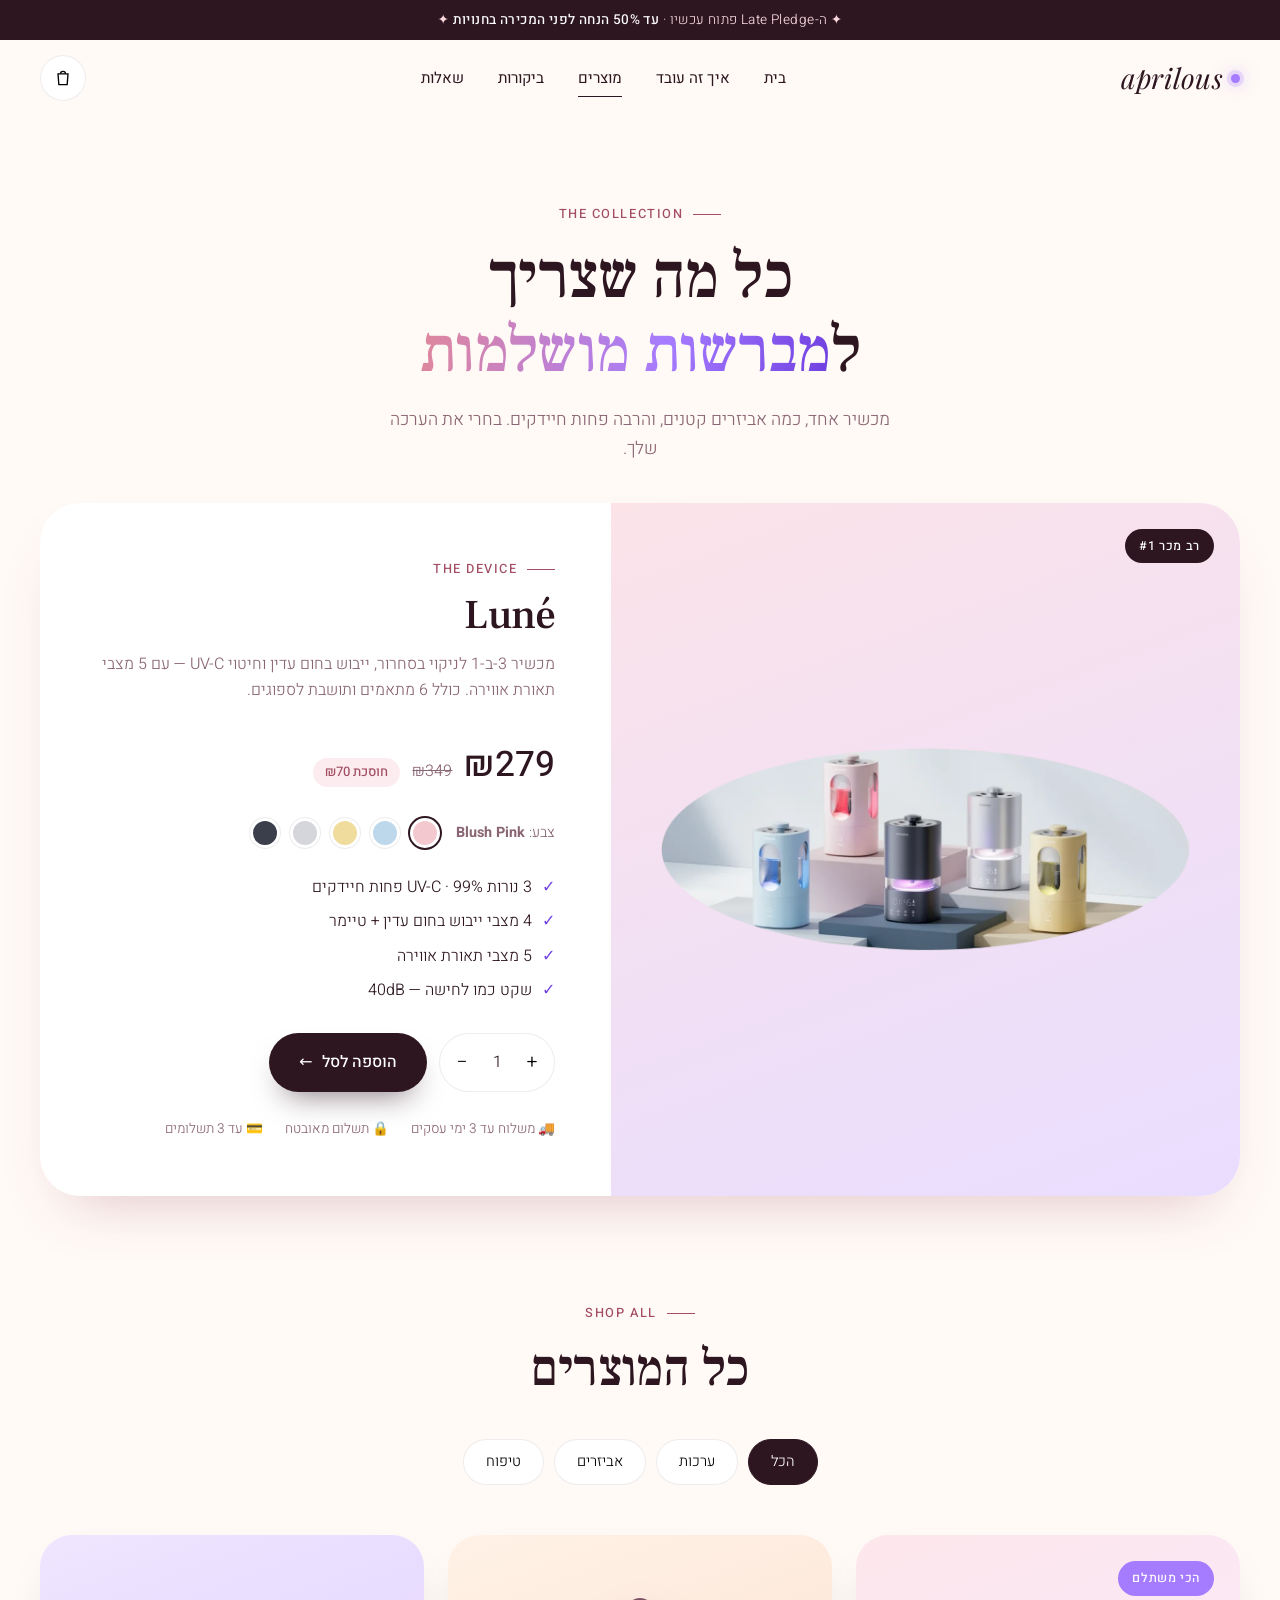
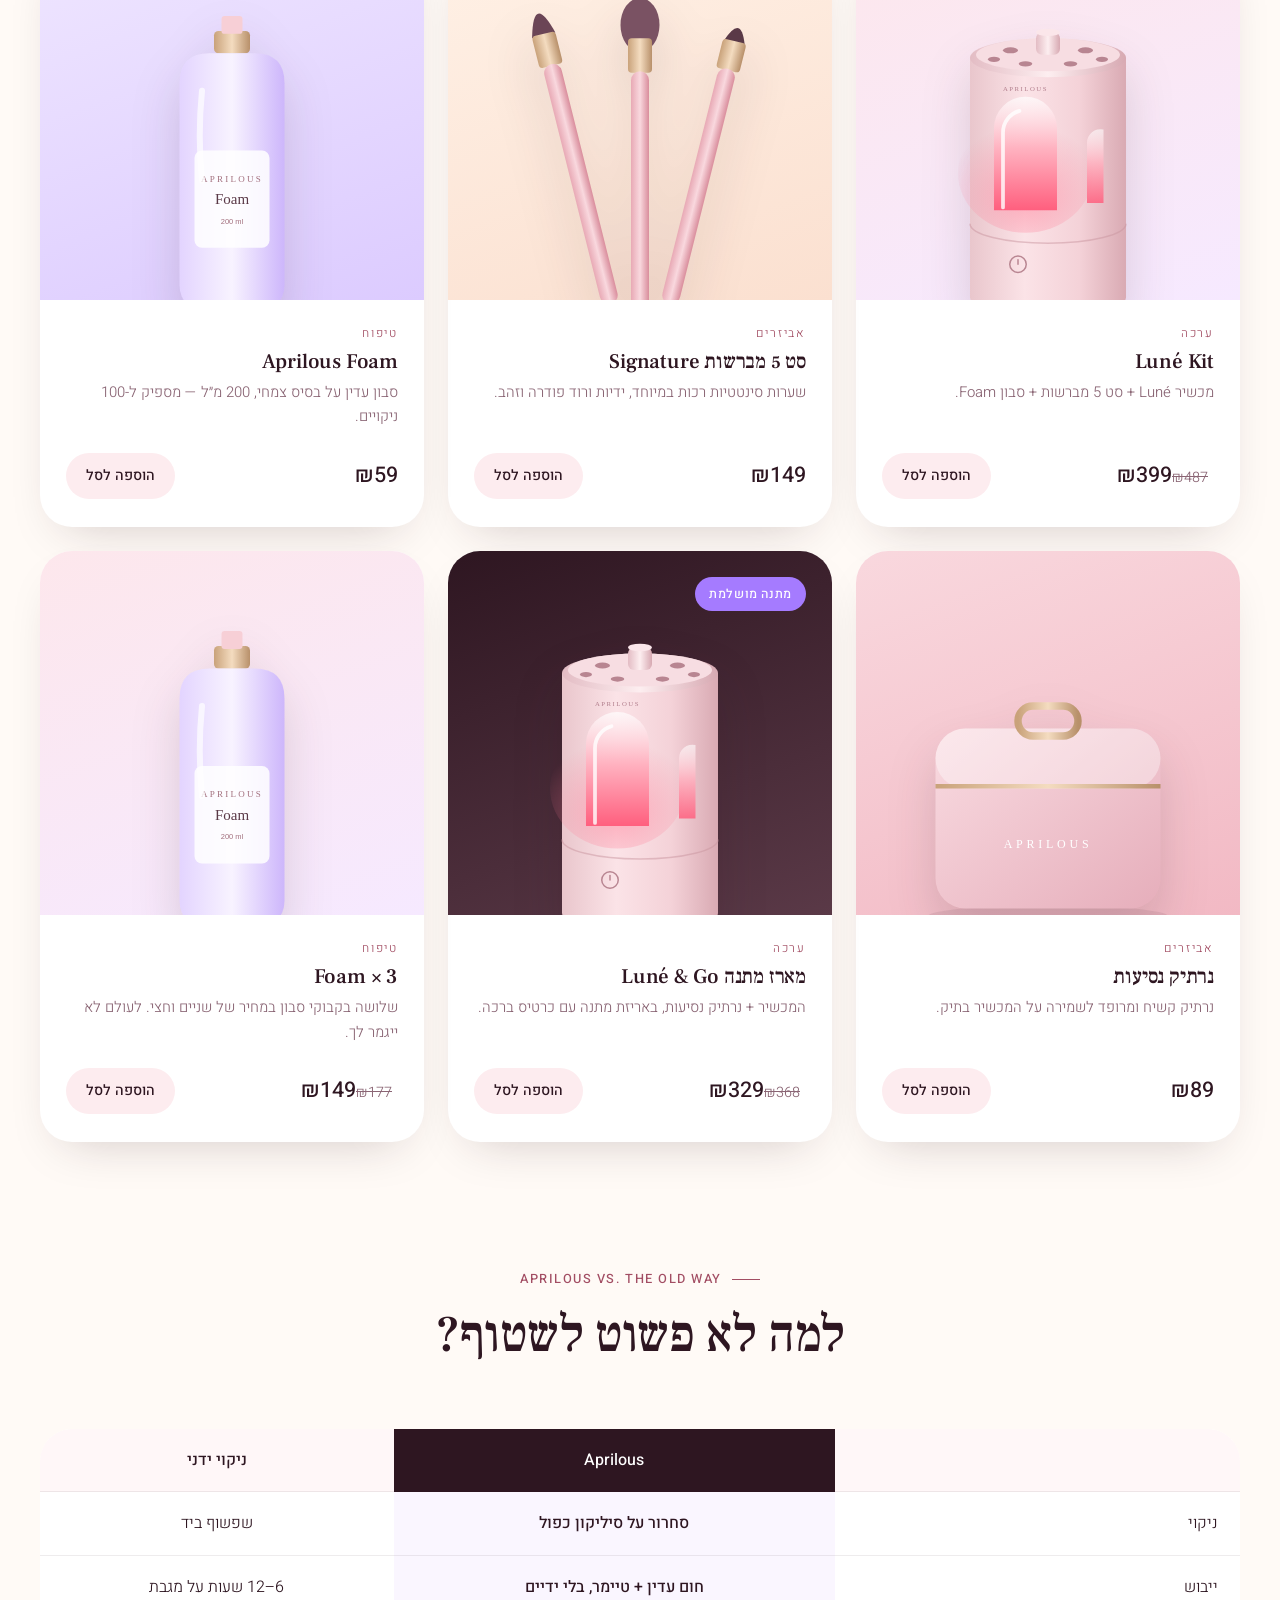
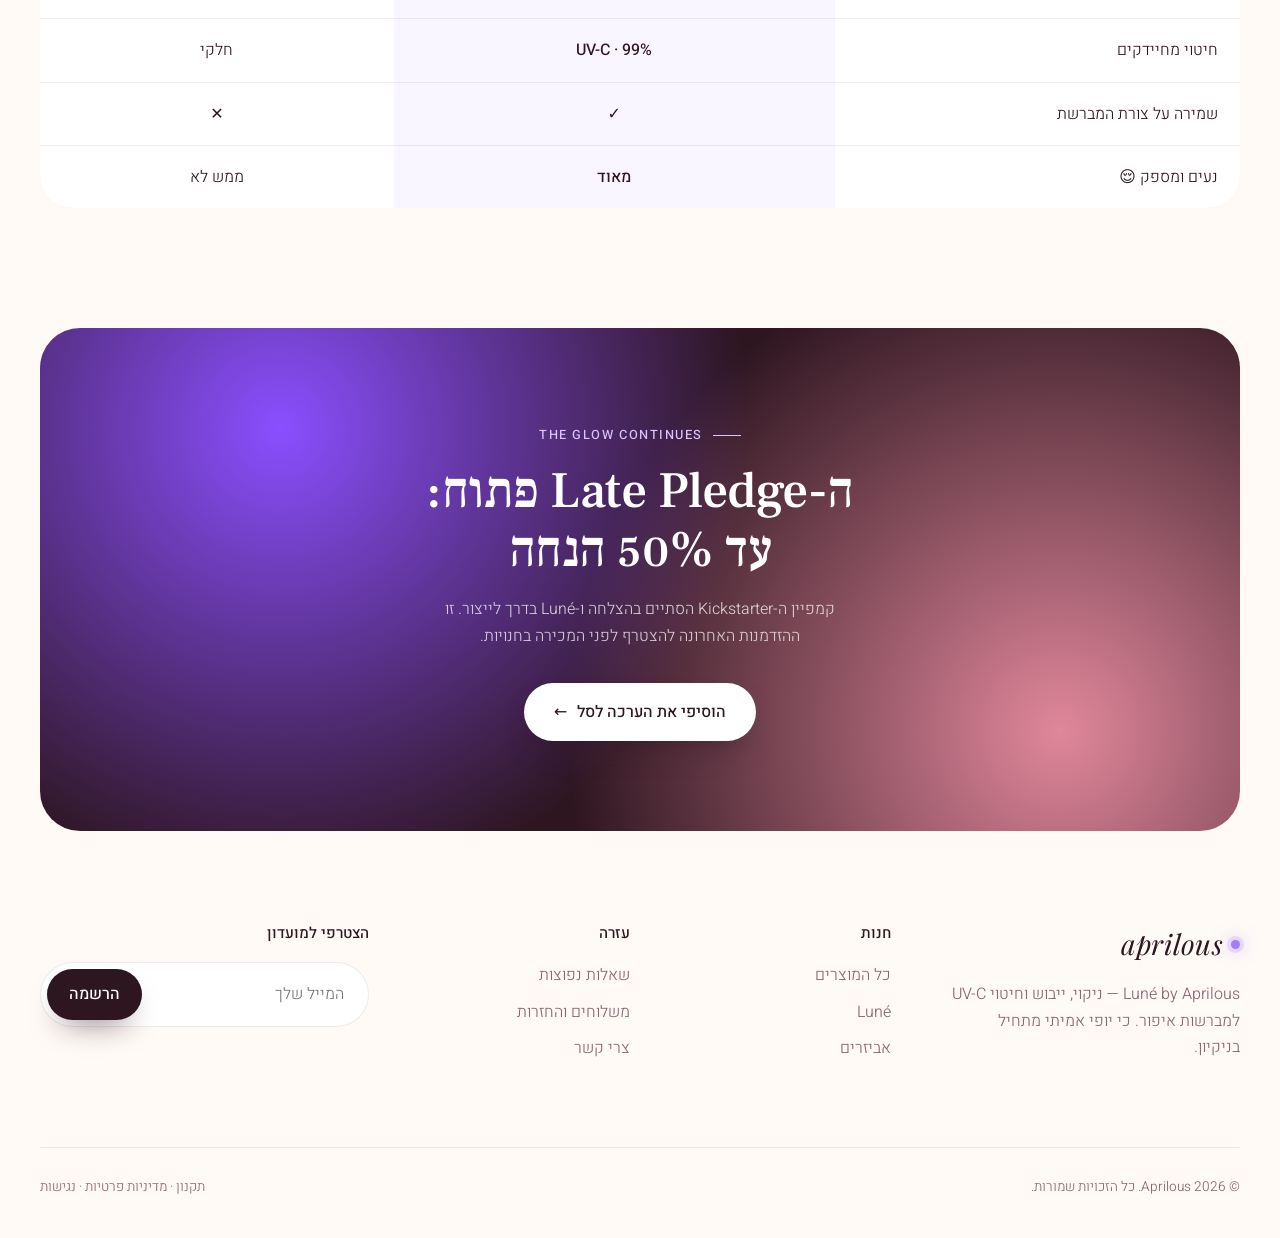
==== commit 3257839c: "Rebuild home page around real Luné product assets Add the brush-spin video as the hero, the five-col" ====
--- a/products.html
+++ b/products.html
@@ -14,7 +14,7 @@
 </head>
 <body>
 
-  <div class="announce">✦ משלוח חינם בהזמנה מעל ₪299 · <strong>השקה: 20% הנחה על ערכת Glow</strong> ✦</div>
+  <div class="announce">✦ ה-Late Pledge פתוח עכשיו · <strong>עד 50% הנחה לפני המכירה בחנויות</strong> ✦</div>
 
   <header class="nav">
     <div class="container nav-inner">
@@ -52,28 +52,30 @@
       <article class="featured reveal">
         <div class="featured-media">
           <span class="badge">רב מכר #1</span>
-          <img id="featuredImg" src="assets/img/device.svg" alt="מכשיר Aprilous Glow" width="400" height="480">
+          <img class="wide" src="assets/img/lune-lineup.webp" alt="Luné בחמישה צבעים" width="1124" height="432">
         </div>
         <div class="featured-body">
           <span class="eyebrow">The device</span>
-          <h2>Aprilous Glow</h2>
-          <p>מכשיר 3-ב-1 לניקוי בסחרור, ייבוש מיידי וחיטוי UV-C. כולל 8 מתאמים, כבל USB-C ומדריך טקס הניקוי.</p>
+          <h2>Luné</h2>
+          <p>מכשיר 3-ב-1 לניקוי בסחרור, ייבוש בחום עדין וחיטוי UV-C — עם 5 מצבי תאורת אווירה. כולל 6 מתאמים ותושבת לספוגים.</p>
           <div class="price">
             <span class="now">₪279</span>
             <span class="was">₪349</span>
             <span class="save">חוסכת ₪70</span>
           </div>
-          <div class="swatches" data-target="#featuredImg" data-label="#swatchName">
+          <div class="swatches" data-label="#swatchName">
             <span>צבע: <strong id="swatchName">Blush Pink</strong></span>
-            <button class="swatch active" aria-pressed="true" aria-label="Blush Pink" data-name="Blush Pink" data-hue="0" style="background:#f2b9c4"></button>
-            <button class="swatch" aria-pressed="false" aria-label="Lilac Dream" data-name="Lilac Dream" data-hue="40" style="background:#d9c4ff"></button>
-            <button class="swatch" aria-pressed="false" aria-label="Peach Glow" data-name="Peach Glow" data-hue="-25" style="background:#f7d3b8"></button>
+            <button class="swatch active" aria-pressed="true" aria-label="Blush Pink" data-name="Blush Pink" style="background:#f3c9cf"></button>
+            <button class="swatch" aria-pressed="false" aria-label="Sky Blue" data-name="Sky Blue" style="background:#bcd8ea"></button>
+            <button class="swatch" aria-pressed="false" aria-label="Butter Yellow" data-name="Butter Yellow" style="background:#f0dc9c"></button>
+            <button class="swatch" aria-pressed="false" aria-label="Silver" data-name="Silver" style="background:#d4d6dc"></button>
+            <button class="swatch" aria-pressed="false" aria-label="Midnight" data-name="Midnight" style="background:#3a3f4b"></button>
           </div>
           <ul class="check-list">
-            <li>99.9% הפחתת חיידקים בקרינת UV-C</li>
-            <li>ייבוש מלא תוך 10 שניות</li>
-            <li>60 מחזורים בטעינה אחת</li>
-            <li>שנתיים אחריות · 30 יום להחזרה</li>
+            <li>3 נורות UV-C · 99% פחות חיידקים</li>
+            <li>4 מצבי ייבוש בחום עדין + טיימר</li>
+            <li>5 מצבי תאורת אווירה</li>
+            <li>שקט כמו לחישה — 40dB</li>
           </ul>
           <div class="buy-row">
             <div class="qty" aria-label="כמות">
@@ -81,7 +83,7 @@
               <output id="featuredQty" value="1">1</output>
               <button type="button" data-step="-1" aria-label="הפחתה">−</button>
             </div>
-            <button class="btn btn-primary" data-add data-id="glow" data-name="Aprilous Glow" data-price="279" data-img="assets/img/device.svg" data-qty-from="#featuredQty">הוספה לסל <span class="arrow">←</span></button>
+            <button class="btn btn-primary" data-add data-id="lune" data-name="Luné" data-price="279" data-img="assets/img/device.svg" data-qty-from="#featuredQty">הוספה לסל <span class="arrow">←</span></button>
           </div>
           <div class="trust"><span>🚚 משלוח עד 3 ימי עסקים</span><span>🔒 תשלום מאובטח</span><span>💳 עד 3 תשלומים</span></div>
         </div>
@@ -104,14 +106,14 @@
 
         <div class="product-grid">
           <article class="product reveal" data-cat="kits">
-            <div class="product-media bg1"><span class="badge uv">הכי משתלם</span><img src="assets/img/device.svg" alt="ערכת Glow Kit" loading="lazy" width="400" height="480"></div>
+            <div class="product-media bg1"><span class="badge uv">הכי משתלם</span><img src="assets/img/device.svg" alt="ערכת Luné Kit" loading="lazy" width="400" height="480"></div>
             <div class="product-body">
               <span class="cat">ערכה</span>
-              <h3>Glow Kit</h3>
-              <p>מכשיר Aprilous Glow + סט 5 מברשות + סבון Foam.</p>
+              <h3>Luné Kit</h3>
+              <p>מכשיר Luné + סט 5 מברשות + סבון Foam.</p>
               <div class="product-foot">
                 <span class="p">₪399<s>₪487</s></span>
-                <button class="add-btn" data-add data-id="kit" data-name="Glow Kit" data-price="399" data-img="assets/img/device.svg">הוספה לסל</button>
+                <button class="add-btn" data-add data-id="kit" data-name="Luné Kit" data-price="399" data-img="assets/img/device.svg">הוספה לסל</button>
               </div>
             </div>
           </article>
@@ -159,11 +161,11 @@
             <div class="product-media bg5"><span class="badge uv">מתנה מושלמת</span><img src="assets/img/device.svg" alt="מארז מתנה" loading="lazy" width="400" height="480"></div>
             <div class="product-body">
               <span class="cat">ערכה</span>
-              <h3>מארז מתנה Glow & Go</h3>
+              <h3>מארז מתנה Luné & Go</h3>
               <p>המכשיר + נרתיק נסיעות, באריזת מתנה עם כרטיס ברכה.</p>
               <div class="product-foot">
                 <span class="p">₪329<s>₪368</s></span>
-                <button class="add-btn" data-add data-id="gift" data-name="מארז Glow & Go" data-price="329" data-img="assets/img/device.svg">הוספה לסל</button>
+                <button class="add-btn" data-add data-id="gift" data-name="מארז Luné & Go" data-price="329" data-img="assets/img/device.svg">הוספה לסל</button>
               </div>
             </div>
           </article>
@@ -197,9 +199,9 @@
               <tr><th></th><th class="hl">Aprilous</th><th>ניקוי ידני</th></tr>
             </thead>
             <tbody>
-              <tr><td>זמן ניקוי למברשת</td><td class="hl">פחות מדקה</td><td>5–10 דקות</td></tr>
-              <tr><td>זמן ייבוש</td><td class="hl">10 שניות</td><td>6–12 שעות</td></tr>
-              <tr><td>חיטוי מחיידקים</td><td class="hl">99.9% · UV-C</td><td>חלקי</td></tr>
+              <tr><td>ניקוי</td><td class="hl">סחרור על סיליקון כפול</td><td>שפשוף ביד</td></tr>
+              <tr><td>ייבוש</td><td class="hl">חום עדין + טיימר, בלי ידיים</td><td>6–12 שעות על מגבת</td></tr>
+              <tr><td>חיטוי מחיידקים</td><td class="hl">99% · UV-C</td><td>חלקי</td></tr>
               <tr><td>שמירה על צורת המברשת</td><td class="hl">✓</td><td>✕</td></tr>
               <tr><td>נעים ומספק 😌</td><td class="hl">מאוד</td><td>ממש לא</td></tr>
             </tbody>
@@ -210,10 +212,10 @@
 
     <section class="container reveal">
       <div class="cta-band">
-        <span class="eyebrow">Launch offer</span>
-        <h2>20% הנחה על<br><span class="latin">Glow Kit</span></h2>
-        <p>המחיר כבר מעודכן בסל. משלוח חינם, שנתיים אחריות ו-30 יום להחזרה.</p>
-        <button class="btn btn-primary" data-add data-id="kit" data-name="Glow Kit" data-price="399" data-img="assets/img/device.svg">הוסיפי את הערכה לסל <span class="arrow">←</span></button>
+        <span class="eyebrow">The glow continues</span>
+        <h2>ה-Late Pledge פתוח:<br>עד 50% הנחה</h2>
+        <p>קמפיין ה-Kickstarter הסתיים בהצלחה ו-Luné בדרך לייצור. זו ההזדמנות האחרונה להצטרף לפני המכירה בחנויות.</p>
+        <button class="btn btn-primary" data-add data-id="kit" data-name="Luné Kit" data-price="399" data-img="assets/img/device.svg">הוסיפי את הערכה לסל <span class="arrow">←</span></button>
       </div>
     </section>
   </main>
@@ -223,11 +225,11 @@
       <div class="footer-grid">
         <div>
           <a href="index.html" class="logo"><span class="logo-dot"></span>aprilous</a>
-          <p class="about">טכנולוגיית ניקוי וחיטוי UV-C למברשות איפור. כי יופי אמיתי מתחיל בניקיון.</p>
+          <p class="about">Luné by Aprilous — ניקוי, ייבוש וחיטוי UV-C למברשות איפור. כי יופי אמיתי מתחיל בניקיון.</p>
         </div>
         <div>
           <h4>חנות</h4>
-          <ul><li><a href="products.html">כל המוצרים</a></li><li><a href="products.html">Aprilous Glow</a></li><li><a href="products.html">אביזרים</a></li></ul>
+          <ul><li><a href="products.html">כל המוצרים</a></li><li><a href="products.html">Luné</a></li><li><a href="products.html">אביזרים</a></li></ul>
         </div>
         <div>
           <h4>עזרה</h4>
--- a/assets/css/style.css
+++ b/assets/css/style.css
@@ -350,143 +350,188 @@
 .section-head h2 { margin: 16px 0 18px; }
 .section-head p { color: var(--ink-soft); font-size: 1.1rem; margin: 0; }
 
-/* how it works */
-.steps { display: grid; grid-template-columns: repeat(3, 1fr); gap: 24px; counter-reset: step; }
-.step {
-  position: relative;
-  background: var(--card);
-  border-radius: var(--radius-lg);
-  padding: 36px 32px 40px;
-  box-shadow: var(--shadow-card);
-  overflow: hidden;
-  transition: transform .5s var(--ease);
-}
-.step:hover { transform: translateY(-8px); }
-.step-visual {
-  height: 170px; border-radius: var(--radius-md); margin-bottom: 28px;
-  display: grid; place-items: center; position: relative; overflow: hidden;
-}
-.step:nth-child(1) .step-visual { background: linear-gradient(140deg, #fde7ec, #fff4f6); }
-.step:nth-child(2) .step-visual { background: linear-gradient(140deg, #fff1e6, #fff8f2); }
-.step:nth-child(3) .step-visual { background: linear-gradient(140deg, #efe6ff, #f8f3ff); }
-.step .num {
-  font-family: var(--font-latin); font-style: italic; font-size: 1rem; color: var(--rose-700);
-}
-.step h3 { margin: 6px 0 10px; }
-.step p { margin: 0; color: var(--ink-soft); }
-
-/* mini spinning brush icons in steps */
-.spin-brush { width: 70px; height: 70px; animation: spin 1.2s linear infinite; }
-.spin-brush.slow { animation-duration: 4s; }
-@keyframes spin { to { transform: rotate(360deg); } }
-.bubbles i {
-  position: absolute; bottom: -10px; width: 12px; height: 12px; border-radius: 50%;
-  background: radial-gradient(circle at 30% 30%, #fff, rgba(242, 185, 196, .5));
-  border: 1px solid rgba(224, 135, 154, .4);
-  animation: rise 3s ease-in infinite;
-}
-.bubbles i:nth-child(1) { inset-inline-start: 20%; animation-delay: 0s; }
-.bubbles i:nth-child(2) { inset-inline-start: 40%; width: 8px; height: 8px; animation-delay: .8s; }
-.bubbles i:nth-child(3) { inset-inline-start: 65%; animation-delay: 1.6s; }
-.bubbles i:nth-child(4) { inset-inline-start: 80%; width: 7px; height: 7px; animation-delay: 2.2s; }
-@keyframes rise { to { transform: translateY(-190px) scale(1.4); opacity: 0; } }
-.drops i {
-  position: absolute; top: 50%; left: 50%; width: 6px; height: 10px; border-radius: 50% 50% 50% 50% / 60% 60% 40% 40%;
-  background: #f5b98f; opacity: 0; animation: fling 1.4s ease-out infinite;
-}
-.drops i:nth-child(1) { --a: 0deg; }
-.drops i:nth-child(2) { --a: 72deg; animation-delay: .3s; }
-.drops i:nth-child(3) { --a: 144deg; animation-delay: .6s; }
-.drops i:nth-child(4) { --a: 216deg; animation-delay: .9s; }
-.drops i:nth-child(5) { --a: 288deg; animation-delay: 1.1s; }
-@keyframes fling {
-  0% { opacity: 1; transform: rotate(var(--a)) translateY(0); }
-  100% { opacity: 0; transform: rotate(var(--a)) translateY(-80px); }
-}
-.uv-glow {
-  position: absolute; width: 120px; height: 120px; border-radius: 50%;
-  background: radial-gradient(circle, rgba(165, 123, 255, .6), transparent 70%);
-  animation: pulse 2.4s ease-in-out infinite;
-}
-@keyframes pulse { 50% { transform: scale(1.35); opacity: .6; } }
-
-/* split feature */
-.split {
-  display: grid; grid-template-columns: 1fr 1fr; gap: 80px; align-items: center;
-}
-.split-media {
-  position: relative;
-  border-radius: var(--radius-lg);
-  background: linear-gradient(160deg, #fbe3e8, #efe3ff);
-  aspect-ratio: 1 / 1.05;
-  display: grid; place-items: center;
-  overflow: hidden;
-}
-.split-media img { width: 72%; filter: drop-shadow(0 40px 40px rgba(111, 63, 224, .25)); animation: floaty 7s ease-in-out infinite; }
-.split-media .ring {
-  position: absolute; width: 78%; aspect-ratio: 1; border-radius: 50%;
-  border: 1px dashed rgba(111, 63, 224, .3);
-  animation: spin 40s linear infinite;
-}
-.split-media .ring::before {
-  content: ""; position: absolute; top: -6px; left: 50%; width: 12px; height: 12px; border-radius: 50%;
-  background: var(--uv-500); box-shadow: 0 0 16px var(--uv-500);
-}
-.feature-list { list-style: none; padding: 0; margin: 36px 0 0; display: grid; gap: 22px; }
-.feature-list li { display: flex; gap: 18px; align-items: flex-start; }
-.feature-list .ico {
-  flex: none; width: 50px; height: 50px; border-radius: 16px;
-  display: grid; place-items: center; background: #fff; box-shadow: var(--shadow-card);
-  font-size: 1.3rem;
-}
-.feature-list h3 { font-size: 1.15rem; font-family: var(--font-body); font-weight: 500; }
-.feature-list p { margin: 4px 0 0; color: var(--ink-soft); }
-
-/* stats */
-.stats {
-  display: grid; grid-template-columns: repeat(4, 1fr);
-  background: #fff; border-radius: var(--radius-lg); box-shadow: var(--shadow-card);
-  padding: 44px 24px;
-}
-.stat { text-align: center; padding: 0 12px; border-inline-start: 1px solid var(--line); }
-.stat:first-child { border: 0; }
-.stat b {
-  display: block; font-family: var(--font-display); font-weight: 500;
-  font-size: clamp(2.2rem, 4vw, 3.2rem); line-height: 1.1;
-}
-.stat span { color: var(--ink-soft); font-size: .92rem; }
-
-/* gallery */
-.gallery {
-  display: grid;
-  grid-template-columns: 1.3fr 1fr 1fr;
-  grid-template-rows: 280px 280px;
-  gap: 18px;
-}
-.tile {
-  position: relative; border-radius: var(--radius-lg); overflow: hidden;
-  display: flex; align-items: flex-end; padding: 26px;
-  color: var(--plum-900);
-  transition: transform .6s var(--ease);
-}
-.tile:hover { transform: scale(.985); }
-.tile img {
-  position: absolute; inset: 0; margin: auto; height: 82%; width: auto;
-  transition: transform 1s var(--ease);
-  filter: drop-shadow(0 30px 30px rgba(46, 22, 33, .18));
-}
-.tile:hover img { transform: scale(1.07) rotate(-2deg); }
-.tile .label { position: relative; z-index: 1; }
-.tile .label small { display: block; font-size: .78rem; letter-spacing: .15em; text-transform: uppercase; color: var(--rose-700); }
-.tile .label strong { font-family: var(--font-display); font-weight: 500; font-size: 1.5rem; }
-.tile.big { grid-row: span 2; background: linear-gradient(170deg, #f9d8de 0%, #e9ddff 100%); }
-.tile.big img { height: 70%; }
-.tile.t2 { background: linear-gradient(170deg, #fff1e6, #fbe0d0); }
-.tile.t3 { background: linear-gradient(170deg, #efe6ff, #dccbff); }
-.tile.t4 { grid-column: span 2; background: linear-gradient(110deg, #2e1621 0%, #5a3947 100%); color: #fff; }
-.tile.t4 .label small { color: var(--uv-300); }
-.tile.t4 img { inset-inline-start: auto; inset-inline-end: 6%; margin: auto 0; }
-.tile.t4 .uv-glow { inset-inline-end: 8%; top: 50%; translate: 0 -50%; width: 260px; height: 260px; }
+.tagline {
+  display: block;
+  font-style: italic;
+  font-weight: 500;
+  color: var(--rose-700);
+  font-size: 1rem;
+  letter-spacing: .01em;
+}
+.section-head p strong, .section-note strong { font-weight: 500; color: var(--ink); }
+.section-note {
+  text-align: center; max-width: 64ch; margin: 48px auto 0;
+  color: var(--ink-soft); font-size: 1.06rem;
+}
+
+/* hero video */
+.video-player { background: #eee; }
+.video-player video {
+  position: absolute; inset: 0; width: 100%; height: 100%; object-fit: cover;
+}
+.video-player::after {
+  content: ""; position: absolute; inset: 55% 0 0; pointer-events: none;
+  background: linear-gradient(to top, rgba(46, 22, 33, .55), transparent);
+}
+.video-caption {
+  position: absolute; bottom: 22px; inset-inline-start: 24px; inset-inline-end: 76px;
+  color: #fff; z-index: 1; display: grid; gap: 2px;
+}
+.video-caption .step-no { color: var(--blush-200); }
+.video-caption strong { font-family: var(--font-display); font-weight: 500; font-size: clamp(1.15rem, 2vw, 1.5rem); }
+.video-toggle { position: absolute; bottom: 24px; inset-inline-end: 24px; z-index: 1; background: rgba(255, 255, 255, .9); color: var(--plum-900); }
+
+/* design + ambient modes */
+.design { --mode: #ffb36b; }
+.lineup { position: relative; margin: 0 auto; max-width: 1000px; }
+.lineup img { position: relative; width: 100%; height: auto; }
+.lineup-glow {
+  position: absolute; inset: 10% 15%;
+  background: radial-gradient(closest-side, var(--mode), transparent);
+  filter: blur(40px); opacity: .55; transition: background .8s var(--ease);
+}
+.modes {
+  display: flex; flex-wrap: wrap; justify-content: center; gap: 14px;
+  margin-top: 48px;
+}
+.mode {
+  flex: 0 1 190px;
+  display: grid; justify-items: center; gap: 4px;
+  padding: 24px 16px 20px;
+  background: #fff; border: 1px solid var(--line); border-radius: var(--radius-md);
+  color: var(--ink);
+  transition: transform .4s var(--ease), box-shadow .4s var(--ease), border-color .4s;
+}
+.mode svg { width: 48px; height: 32px; margin-bottom: 8px; color: var(--rose-700); transition: color .4s; }
+.mode strong { font-weight: 500; font-size: 1.05rem; }
+.mode small { color: var(--ink-soft); font-size: .85rem; }
+.mode:hover { transform: translateY(-4px); }
+.mode.active { border-color: var(--c); box-shadow: 0 18px 40px -20px var(--c); }
+.mode.active svg { color: var(--c); }
+
+/* how it works: film + steps */
+.how-grid { display: grid; grid-template-columns: 1.05fr 1fr; gap: 56px; align-items: center; }
+.step-list { list-style: none; padding: 0; margin: 0; display: grid; gap: 12px; }
+.step-list li {
+  display: flex; gap: 20px; align-items: flex-start;
+  padding: 22px 24px; border-radius: var(--radius-md);
+  border: 1px solid transparent;
+  transition: background .5s var(--ease), border-color .5s, box-shadow .5s, opacity .5s, transform 1s var(--ease);
+}
+.step-list li.active { background: #fff; border-color: var(--line); box-shadow: var(--shadow-card); }
+.step-list .num { font-family: var(--font-latin); font-style: italic; color: var(--rose-700); font-size: 1.1rem; padding-top: 2px; }
+.step-list h3 { margin-bottom: 4px; }
+.step-list p { margin: 0; color: var(--ink-soft); }
+
+/* uv */
+.uv-section {
+  background: linear-gradient(180deg, transparent, #f4ecff 30%, #f4ecff 70%, transparent);
+}
+.spec-cards { display: grid; grid-template-columns: repeat(3, minmax(0, 220px)); justify-content: center; gap: 18px; }
+.spec {
+  display: grid; justify-items: center; gap: 6px;
+  padding: 32px 18px; background: #fff; border-radius: 28px; box-shadow: var(--shadow-card);
+}
+.spec svg { width: 40px; height: 40px; color: var(--rose-700); margin-bottom: 8px; }
+.spec b { font-family: var(--font-body); font-weight: 600; font-size: clamp(2.6rem, 5vw, 3.6rem); line-height: 1; }
+.spec span { font-size: 1.05rem; color: var(--ink-soft); }
+.jewelry {
+  display: flex; align-items: center; gap: 18px;
+  max-width: 640px; margin: 40px auto 0; padding: 20px 26px;
+  background: #fff; border-radius: 999px; box-shadow: var(--shadow-card);
+}
+.jewelry span { font-size: 1.8rem; }
+.jewelry p { margin: 0; color: var(--ink-soft); }
+.jewelry strong { color: var(--ink); font-weight: 500; }
+
+/* dry */
+.dry-story { display: grid; grid-template-columns: 1fr 1fr; gap: 20px; max-width: 980px; margin: 0 auto; }
+.dry-story > div { padding: 34px; border-radius: var(--radius-lg); }
+.problem { background: #fff; border: 1px dashed rgba(162, 77, 99, .35); }
+.solution { background: linear-gradient(140deg, #fde7ec, #f1e6ff); }
+.dry-story p { margin: 8px 0 0; font-size: 1.05rem; }
+.dry-story strong { font-weight: 500; }
+.kicker { font-size: .78rem; letter-spacing: .14em; text-transform: uppercase; color: var(--rose-700); font-weight: 500; }
+.temps { display: grid; grid-template-columns: repeat(4, 1fr); gap: 14px; max-width: 980px; margin: 28px auto 0; }
+.temp {
+  display: grid; justify-items: center; align-content: start; gap: 8px; text-align: center;
+  padding: 26px 14px; background: #fff; border-radius: var(--radius-md); box-shadow: var(--shadow-card);
+  border-top: 4px solid var(--blush-300);
+}
+.temp:nth-child(2) { border-top-color: #f7c79a; }
+.temp:nth-child(3) { border-top-color: #f29a7a; }
+.temp.hot { border-top-color: var(--rose-700); }
+.temp h3 { font-family: var(--font-body); font-weight: 600; font-size: 1.3rem; }
+.temp .deg { font-size: 1rem; }
+.temp .fibers { font-size: .82rem; color: var(--rose-700); }
+.temp .for {
+  margin-top: 6px; font-size: .78rem; padding: 3px 12px; border-radius: 999px;
+  background: var(--plum-900); color: #fff;
+}
+.timers {
+  display: flex; justify-content: center; align-items: center; gap: 22px; flex-wrap: wrap;
+  margin-top: 48px; font-size: clamp(1.1rem, 2.2vw, 1.5rem); color: var(--ink-soft);
+}
+.timers b {
+  display: inline-block; background: var(--rose-700); color: #fff; font-weight: 600;
+  padding: 2px 16px; border-radius: 999px; margin-inline-end: 6px;
+}
+.timers i { width: 1px; height: 28px; background: var(--line); }
+.quiet {
+  text-align: center; margin: 28px auto 0; max-width: 60ch; font-size: 1.1rem;
+}
+.quiet strong { font-weight: 500; }
+
+/* fit */
+.fit-grid { display: grid; grid-template-columns: 1fr 1fr; gap: 20px; max-width: 900px; margin: 0 auto; }
+.fit-card {
+  display: grid; justify-items: center; text-align: center; gap: 8px;
+  padding: 36px 30px; border-radius: var(--radius-lg); background: #fff; box-shadow: var(--shadow-card);
+}
+.fit-card img { height: 150px; width: auto; margin-bottom: 8px; }
+.fit-card p { margin: 0; color: var(--ink-soft); max-width: 34ch; }
+.fit-card strong { color: var(--ink); font-weight: 500; }
+.sponge {
+  width: 110px; height: 140px; margin: 5px 0 13px;
+  background: radial-gradient(circle at 35% 30%, #ffe4d4, #f5b6a0 60%, #e39a85);
+  border-radius: 50% 50% 46% 46% / 62% 62% 38% 38%;
+  box-shadow: inset -10px -14px 24px rgba(162, 77, 99, .25), 0 20px 30px -18px rgba(162, 77, 99, .5);
+  animation: floaty 6s ease-in-out infinite;
+}
+.adapters { display: flex; justify-content: center; align-items: center; gap: 18px; margin-top: 48px; }
+.adapters em { font-style: normal; font-size: 1.6rem; color: var(--ink-soft); }
+.ad {
+  display: grid; justify-items: center; align-content: center;
+  background: #fff; border-radius: 22px; box-shadow: var(--shadow-card);
+}
+.ad b { font-family: var(--font-body); font-weight: 600; line-height: 1; }
+.ad span { color: var(--rose-700); }
+.ad.lg { width: 150px; height: 150px; }
+.ad.lg b { font-size: 4.2rem; }
+.ad.lg span { font-size: 1.4rem; }
+.ad.md { width: 128px; height: 128px; }
+.ad.md b { font-size: 3.3rem; }
+.ad.md span { font-size: 1.2rem; }
+.ad.sm { width: 104px; height: 104px; }
+.ad.sm b { font-size: 2.3rem; }
+.ad.sm span { font-size: 1.05rem; }
+
+/* late pledge */
+.pledge-card {
+  text-align: center; padding: 30px 40px 70px;
+  border-radius: 40px; background: linear-gradient(180deg, #fff, #fdecef);
+  box-shadow: var(--shadow-soft);
+}
+.pledge-card img { width: min(900px, 100%); height: auto; margin: 0 auto 30px; }
+.pledge-card h2 { margin: 14px 0 18px; }
+.pledge-card p { max-width: 62ch; margin: 0 auto; color: var(--ink-soft); font-size: 1.08rem; }
+.pledge-card p strong { color: var(--ink); font-weight: 500; }
+.off {
+  margin: 30px 0 26px; font-weight: 700; font-size: clamp(2rem, 5vw, 3.2rem);
+  color: var(--rose-700); letter-spacing: -.01em;
+}
+.btn-xl { padding: 20px 56px; font-size: 1.15rem; background: var(--rose-700); }
+.btn-xl:hover { background: #8b3c52; }
 
 /* testimonials */
 .reviews { display: grid; grid-template-columns: repeat(3, 1fr); gap: 22px; }
@@ -582,6 +627,7 @@
   position: relative; background: linear-gradient(160deg, #fbe3e8, #e9ddff);
   display: grid; place-items: center; padding: 50px; min-height: 520px;
 }
+.featured-media img.wide { width: 100%; height: auto; animation: none; filter: none; }
 .featured-media img { width: min(360px, 80%); filter: drop-shadow(0 40px 40px rgba(111, 63, 224, .3)); animation: floaty 7s ease-in-out infinite; }
 .badge {
   position: absolute; top: 26px; inset-inline-start: 26px;
@@ -716,9 +762,9 @@
    RESPONSIVE
    ========================================================== */
 @media (max-width: 1000px) {
-  .hero-grid, .split, .featured { grid-template-columns: 1fr; }
-  .hero-grid { gap: 40px; }
-  .split { gap: 48px; }
+  .hero-grid, .how-grid, .featured { grid-template-columns: 1fr; }
+  .hero-grid, .how-grid { gap: 40px; }
+  .temps { grid-template-columns: repeat(2, 1fr); }
   .product-grid, .reviews { grid-template-columns: repeat(2, 1fr); }
   .footer-grid { grid-template-columns: 1fr 1fr; }
   .float-card.a { inset-inline-end: 8px; }
@@ -736,16 +782,24 @@
   .nav-open .nav-links { transform: none; }
   .menu-toggle { display: grid; }
   .section { padding: 80px 0; }
-  .steps, .product-grid, .reviews { grid-template-columns: 1fr; }
-  .stats { grid-template-columns: 1fr 1fr; row-gap: 30px; }
-  .stat:nth-child(3) { border: 0; }
-  .gallery { grid-template-columns: 1fr 1fr; grid-template-rows: 320px 220px 220px; }
-  .tile.big { grid-row: auto; grid-column: span 2; }
-  .tile.t4 { grid-column: span 2; }
+  .product-grid, .reviews { grid-template-columns: 1fr; }
   .footer-grid { grid-template-columns: 1fr; }
   .cta-band { padding: 64px 22px; border-radius: 28px; }
   .float-card { display: none; }
-  .player { aspect-ratio: 4 / 5.2; }
+  .film { aspect-ratio: 4 / 5.2; }
+  .video-player { aspect-ratio: 4 / 4.6; }
+  .dry-story, .fit-grid { grid-template-columns: 1fr; }
+  .spec-cards { grid-template-columns: repeat(3, 1fr); gap: 10px; }
+  .spec { padding: 22px 8px; border-radius: 20px; }
+  .spec span { font-size: .85rem; }
+  .mode { flex-basis: calc(50% - 7px); padding: 18px 10px; }
+  .adapters { gap: 8px; }
+  .ad.lg { width: 104px; height: 104px; } .ad.lg b { font-size: 3rem; } .ad.lg span { font-size: 1.05rem; }
+  .ad.md { width: 90px; height: 90px; } .ad.md b { font-size: 2.4rem; } .ad.md span { font-size: .95rem; }
+  .ad.sm { width: 76px; height: 76px; } .ad.sm b { font-size: 1.8rem; } .ad.sm span { font-size: .85rem; }
+  .jewelry { border-radius: var(--radius-md); }
+  .pledge-card { padding: 20px 20px 50px; border-radius: 28px; }
+  .btn-xl { padding: 18px 28px; width: 100%; white-space: normal; }
   .hero { padding-top: 32px; }
 }
 
